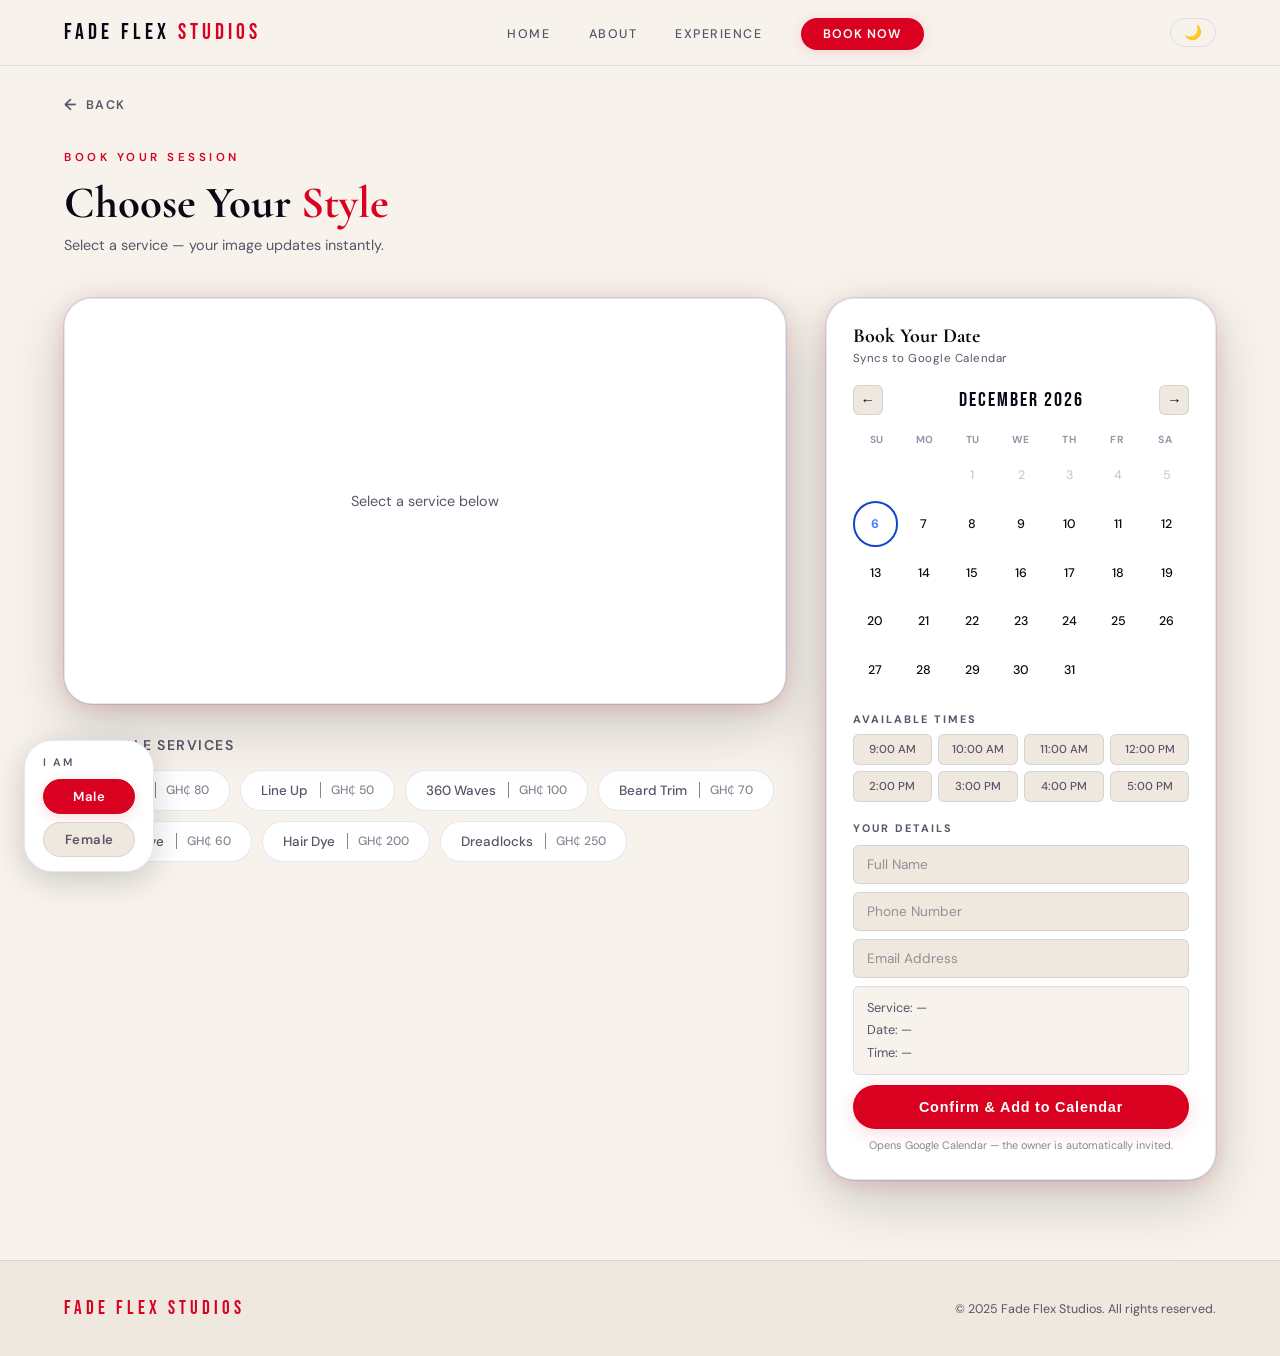
==== product.html @ 30700d12 "commit" ====
<!DOCTYPE html>
<html lang="en">
<head>
  <meta charset="UTF-8"/>
  <meta name="viewport" content="width=device-width, initial-scale=1.0"/>
  <title>Book a Session — Fade Flex Studios</title>

  <!-- THEME INIT: runs before paint — prevents flash on load and back-nav -->
  <script>
    (function(){
      var stored = localStorage.getItem('ffs-theme');
      if (stored) {
        document.documentElement.setAttribute('data-theme', stored);
      } else {
        var prefersDark = window.matchMedia('(prefers-color-scheme: dark)').matches;
        document.documentElement.setAttribute('data-theme', prefersDark ? 'dark' : 'light');
      }
    })();
  </script>

  <link rel="stylesheet" href="style.css"/>
  <link rel="stylesheet" href="productstyle.css"/>
  <link rel="preconnect" href="https://fonts.googleapis.com">
  <link href="https://fonts.googleapis.com/css2?family=Cormorant+Garamond:ital,wght@0,400;0,600;0,700;1,400;1,600&family=DM+Sans:wght@300;400;500;600&family=Bebas+Neue&display=swap" rel="stylesheet">
</head>
<body>

  <!-- ======= NAVBAR ======= -->
  <nav class="navbar">
    <div class="nav-logo"><a href="index.html">FADE FLEX <span>STUDIOS</span></a></div>
    <ul class="nav-links" id="navLinks">
      <li><a href="index.html">Home</a></li>
      <li><a href="index.html#about">About</a></li>
      <li><a href="index.html#experience">Experience</a></li>
      <li><a href="product.html" class="nav-cta">Book Now</a></li>
    </ul>
    <div class="nav-right">
      <button class="theme-toggle" id="themeToggle" aria-label="Toggle theme">
        <span class="toggle-icon"></span>
      </button>
      <button class="nav-hamburger" id="hamburger" aria-label="Open menu">
        <span></span><span></span><span></span>
      </button>
    </div>
  </nav>

  <!-- Mobile drawer -->
  <div class="mobile-nav-overlay" id="mobileOverlay"></div>
  <div class="mobile-nav-drawer" id="mobileDrawer">
    <button class="drawer-close" id="drawerClose">&#10005;</button>
    <p class="drawer-brand">FADE FLEX <span>STUDIOS</span></p>
    <ul>
      <li><a href="index.html"            onclick="closeDrawer()">Home</a></li>
      <li><a href="index.html#about"      onclick="closeDrawer()">About</a></li>
      <li><a href="index.html#experience" onclick="closeDrawer()">Experience</a></li>
      <li><a href="product.html" class="drawer-cta">Book Now</a></li>
    </ul>
  </div>

  <!-- ======= CALENDAR POPUP — mobile bottom sheet ======= -->
  <div class="cal-popup-overlay" id="calOverlay" onclick="closeCalPopup()"></div>
  <div class="cal-popup" id="calPopup">
    <button class="cal-popup-close" onclick="closeCalPopup()">&#10005;</button>
    <div id="calPopupContent"></div>
  </div>

  <!-- ======= MAIN ======= -->
  <main class="booking-page">

    <!-- BACK BUTTON -->
    <a href="index.html" class="back-btn" aria-label="Back to home">
      <span class="back-arrow">&#8592;</span>
      <span class="back-label">Back</span>
    </a>

    <!-- ── GENDER BUBBLE — lower left corner (desktop) ── -->
    <div class="gender-bubble-wrapper" id="genderBubble">
      <p class="gender-label">I am</p>
      <div class="gender-options">
        <button class="gender-btn active" data-gender="male"   id="btnMale">Male</button>
        <button class="gender-btn"        data-gender="female" id="btnFemale">Female</button>
      </div>
    </div>

    <!-- ── PAGE HEADER ── -->
    <div class="booking-header">
      <p class="section-tag">Book Your Session</p>
      <h1 class="booking-title">Choose Your <span>Style</span></h1>
      <p class="booking-sub">Select a service — your image updates instantly.</p>

      <!-- Gender toggle inline (mobile only — same line as header) -->
      <div class="gender-toggle-mobile" id="genderToggleMobile">
        <span class="gender-label-inline">I am</span>
        <button class="gender-btn active" data-gender="male"   id="btnMaleMobile">Male</button>
        <button class="gender-btn"        data-gender="female" id="btnFemaleMobile">Female</button>
      </div>
    </div>

    <!-- ── TWO COLUMN LAYOUT ── -->
    <div class="booking-columns">

      <!-- LEFT: image card + services -->
      <div class="booking-left">

        <!-- SERVICE IMAGE CARD -->
        <div class="service-img-card" id="serviceImgCard">
          <img src="" alt="" class="service-img" id="serviceImg"/>
          <img src="" alt="" class="service-img service-img-next" id="serviceImgNext"/>
          <div class="service-img-placeholder" id="serviceImgPlaceholder">
            <p>Select a service below</p>
          </div>
          <div class="service-img-shimmer" id="serviceImgShimmer"></div>
          <div class="service-img-label"  id="serviceImgLabel"></div>
        </div>

        <!-- SERVICES -->
        <div class="services-section">
          <h3 class="services-title">Available Services</h3>
          <!-- Horizontal swipe track on mobile, wrapping on desktop -->
          <div class="service-track-wrapper">
            <div class="service-bubbles" id="serviceBubbles">
              <!-- populated by product.js -->
            </div>
          </div>
        </div>

        <!-- MOBILE ONLY: calendar trigger shown after service selected -->
        <div class="cal-mobile-trigger" id="calMobileTrigger" style="display:none;">
          <button class="cal-trigger-btn" onclick="openCalPopup()">
            <span class="cal-trigger-icon">&#128197;</span>
            <span class="cal-trigger-text">Pick a Date &amp; Time</span>
            <span class="cal-trigger-arrow">&#8594;</span>
          </button>
        </div>

      </div><!-- /booking-left -->

      <!-- RIGHT: Calendar (desktop) -->
      <div class="booking-right" id="calDesktopCol">
        <div class="calendar-card" id="calendarCard">
          <!-- rendered by product.js -->
        </div>
      </div>

    </div><!-- /booking-columns -->

  </main>

  <!-- FOOTER -->
  <footer class="footer" id="footer">
    <!-- PASTE YOUR FOOTER CODE HERE -->
    <div class="footer-inner">
      <p class="footer-brand">FADE FLEX STUDIOS</p>
      <p class="footer-copy">&copy; 2025 Fade Flex Studios. All rights reserved.</p>
    </div>
  </footer>

  <script src="script.js"></script>
  <script src="product.js"></script>
</body>
</html>
---- style.css ----
/* =============================================
   FADE FLEX STUDIOS — style.css
   Luxury Red · White · Blue
   ============================================= */

/* ---- VARIABLES ---- */
:root {
  --red-deep:    #6B0000;
  --red-rich:    #A8001A;
  --red-bright:  #D90020;
  --red-light:   #FF3352;
  --blue-deep:   #010D2E;
  --blue-rich:   #002580;
  --blue-mid:    #0A3399;
  --white-pure:  #FFFFFF;
  --white-cream: #F7F2EC;

  /* Dark */
  --bg-primary:     #08080E;
  --bg-secondary:   #0D0D16;
  --bg-card:        #111119;
  --bg-card-hover:  #161622;
  --border-subtle:  rgba(180,0,25,0.16);
  --border-strong:  rgba(217,0,32,0.45);
  --text-primary:   #F2EDE8;
  --text-muted:     #7A7485;
  --text-dim:       #4A4458;
  --nav-bg:         rgba(8,8,14,0.92);
  --shadow-red:     rgba(217,0,32,0.22);
  --shadow-dark:    rgba(0,0,0,0.65);

  --radius-sm:   6px;
  --radius-md:   16px;
  --radius-lg:   28px;
  --radius-xl:   40px;
  --radius-pill: 999px;

  --ease-out: cubic-bezier(0.22, 1, 0.36, 1);
}

/* ---- LIGHT MODE ---- */
[data-theme="light"] {
  --bg-primary:    #F7F2EC;
  --bg-secondary:  #EEE8DF;
  --bg-card:       #FFFFFF;
  --bg-card-hover: #FAF7F4;
  --border-subtle: rgba(0,37,128,0.10);
  --border-strong: rgba(217,0,32,0.35);
  --text-primary:  #0A0814;
  --text-muted:    #5A5468;
  --text-dim:      #9A94A8;
  --nav-bg:        rgba(247,242,236,0.94);
  --shadow-red:    rgba(217,0,32,0.14);
  --shadow-dark:   rgba(0,0,0,0.18);
}

/* ---- RESET ---- */
*, *::before, *::after { box-sizing: border-box; margin: 0; padding: 0; }
html { scroll-behavior: smooth; }

body {
  font-family: 'DM Sans', sans-serif;
  background: var(--bg-primary);
  color: var(--text-primary);
  overflow-x: hidden;
  /* NO transition on body — prevents flash on load */
}

/* Transition only after page load (added by JS) */
body.theme-ready {
  transition: background 0.45s var(--ease-out), color 0.45s var(--ease-out);
}

a { text-decoration: none; color: inherit; }
ul { list-style: none; }

/* ============================================
   NAVBAR
   ============================================ */
.navbar {
  position: fixed;
  top: 0; left: 0; right: 0;
  z-index: 1000;
  height: 66px;
  display: flex;
  align-items: center;
  justify-content: space-between;
  padding: 0 5%;
  background: var(--nav-bg);
  backdrop-filter: blur(20px) saturate(1.4);
  -webkit-backdrop-filter: blur(20px) saturate(1.4);
  border-bottom: 1px solid var(--border-subtle);
  transition: background 0.45s var(--ease-out), box-shadow 0.3s;
}

.nav-logo {
  font-family: 'Bebas Neue', sans-serif;
  font-size: 1.35rem;
  letter-spacing: 4px;
  color: var(--text-primary);
  flex-shrink: 0;
}
.nav-logo span { color: var(--red-bright); }

.nav-links {
  display: flex;
  gap: 2.4rem;
  align-items: center;
}
.nav-links a {
  font-size: 0.78rem;
  font-weight: 500;
  letter-spacing: 1.5px;
  text-transform: uppercase;
  color: var(--text-muted);
  transition: color 0.2s;
}
.nav-links a:hover { color: var(--text-primary); }

.nav-cta {
  background: var(--red-bright) !important;
  color: #fff !important;
  padding: 8px 22px;
  border-radius: var(--radius-pill);
  font-weight: 600 !important;
  letter-spacing: 1px !important;
  transition: background 0.2s, transform 0.2s !important;
  box-shadow: 0 2px 14px var(--shadow-red);
}
.nav-cta:hover { background: var(--red-deep) !important; transform: translateY(-1px); }

.nav-right { display: flex; align-items: center; gap: 10px; }

.theme-toggle {
  background: none;
  border: 1.5px solid var(--border-subtle);
  border-radius: var(--radius-pill);
  padding: 6px 13px;
  cursor: pointer;
  font-size: 0.9rem;
  color: var(--text-primary);
  transition: border-color 0.2s;
  line-height: 1;
}
.theme-toggle:hover { border-color: var(--red-bright); }

.nav-hamburger {
  display: none;
  flex-direction: column;
  justify-content: center;
  gap: 5px;
  background: none;
  border: none;
  cursor: pointer;
  padding: 6px;
  width: 36px; height: 36px;
}
.nav-hamburger span {
  display: block;
  width: 22px; height: 2px;
  background: var(--text-primary);
  border-radius: 2px;
  transition: all 0.3s;
}

/* Mobile overlay */
.mobile-nav-overlay {
  display: none;
  position: fixed; inset: 0;
  background: rgba(0,0,0,0.65);
  z-index: 1100;
  backdrop-filter: blur(4px);
}
.mobile-nav-overlay.open { display: block; }

/* Mobile drawer */
.mobile-nav-drawer {
  position: fixed;
  top: 0; right: -100%;
  width: min(300px, 82vw);
  height: 100%;
  background: var(--bg-card);
  border-left: 1px solid var(--border-subtle);
  z-index: 1200;
  padding: 2.5rem 2rem 3rem;
  display: flex;
  flex-direction: column;
  gap: 2.5rem;
  transition: right 0.38s var(--ease-out);
}
.mobile-nav-drawer.open { right: 0; }

.drawer-brand {
  font-family: 'Bebas Neue', sans-serif;
  font-size: 1.3rem;
  letter-spacing: 4px;
  color: var(--text-primary);
}
.drawer-brand span { color: var(--red-bright); }

.drawer-close {
  position: absolute;
  top: 1.2rem; right: 1.2rem;
  background: none;
  border: none;
  font-size: 1.2rem;
  color: var(--text-muted);
  cursor: pointer;
}
.mobile-nav-drawer ul { display: flex; flex-direction: column; gap: 1.8rem; }
.mobile-nav-drawer a {
  font-size: 1.05rem;
  font-weight: 500;
  color: var(--text-muted);
  letter-spacing: 1px;
  transition: color 0.2s;
}
.mobile-nav-drawer a:hover { color: var(--red-bright); }
.drawer-cta {
  display: inline-block;
  background: var(--red-bright);
  color: #fff !important;
  padding: 13px 28px;
  border-radius: var(--radius-pill);
  font-weight: 600 !important;
  text-align: center;
}

/* ============================================
   BUTTONS
   ============================================ */
.btn-primary {
  display: inline-block;
  background: var(--red-bright);
  color: #fff;
  padding: 14px 34px;
  border-radius: var(--radius-pill);
  font-weight: 600;
  font-size: 0.9rem;
  letter-spacing: 0.8px;
  border: none;
  cursor: pointer;
  transition: background 0.22s, transform 0.22s, box-shadow 0.22s;
  box-shadow: 0 4px 20px var(--shadow-red);
}
.btn-primary:hover { background: var(--red-deep); transform: translateY(-2px); box-shadow: 0 8px 28px var(--shadow-red); }

.btn-ghost {
  display: inline-block;
  border: 1.5px solid var(--border-strong);
  color: var(--text-primary);
  padding: 13px 30px;
  border-radius: var(--radius-pill);
  font-weight: 500;
  font-size: 0.9rem;
  transition: border-color 0.2s, color 0.2s, background 0.2s;
}
.btn-ghost:hover { border-color: var(--red-bright); color: var(--red-bright); }

/* ============================================
   SECTION LABELS
   ============================================ */
.section-tag {
  font-size: 0.72rem;
  font-weight: 600;
  letter-spacing: 3.5px;
  text-transform: uppercase;
  color: var(--red-bright);
  margin-bottom: 14px;
}

.section-title {
  font-family: 'Cormorant Garamond', serif;
  font-size: clamp(2.2rem, 4vw, 3.8rem);
  font-weight: 700;
  line-height: 1.08;
  color: var(--text-primary);
  margin-bottom: 1.5rem;
}
.section-title span { color: var(--red-bright); }
.section-title em {
  font-style: italic;
  color: var(--red-bright);
}

/* ============================================
   HERO — Full luxury redesign
   ============================================ */
.hero {
  position: relative;
  min-height: 100vh;
  padding: 100px 5% 70px;
  display: flex;
  align-items: center;
  justify-content: space-between;
  gap: 4rem;
  overflow: hidden;
}

/* Ambient background blobs */
.hero-bg-red {
  position: absolute;
  top: -20%; right: -10%;
  width: 60%; height: 80%;
  background: radial-gradient(ellipse at center, rgba(169,0,26,0.18) 0%, transparent 65%);
  pointer-events: none;
  z-index: 0;
}
.hero-bg-blue {
  position: absolute;
  bottom: -15%; left: -8%;
  width: 50%; height: 70%;
  background: radial-gradient(ellipse at center, rgba(0,37,128,0.14) 0%, transparent 65%);
  pointer-events: none;
  z-index: 0;
}
.hero-grain {
  position: absolute; inset: 0;
  background-image: url("data:image/svg+xml,%3Csvg viewBox='0 0 200 200' xmlns='http://www.w3.org/2000/svg'%3E%3Cfilter id='n'%3E%3CfeTurbulence type='fractalNoise' baseFrequency='0.75' numOctaves='4' stitchTiles='stitch'/%3E%3C/filter%3E%3Crect width='100%25' height='100%25' filter='url(%23n)' opacity='0.04'/%3E%3C/svg%3E");
  background-size: 200px;
  pointer-events: none;
  z-index: 0;
  opacity: 0.5;
}

/* ---- Hero Left ---- */
.hero-left {
  flex: 1;
  max-width: 580px;
  position: relative;
  z-index: 1;
}

.hero-eyebrow {
  display: flex;
  align-items: center;
  gap: 12px;
  margin-bottom: 20px;
}
.eyebrow-line {
  display: block;
  width: 32px; height: 1.5px;
  background: var(--red-bright);
  flex-shrink: 0;
}
.eyebrow-text {
  font-size: 0.72rem;
  font-weight: 600;
  letter-spacing: 3.5px;
  text-transform: uppercase;
  color: var(--red-bright);
}

/* Multi-line editorial headline */
.hero-title {
  display: flex;
  flex-direction: column;
  gap: 0;
  margin-bottom: 1.8rem;
}
.ht-line {
  display: block;
  line-height: 1;
}
.ht-serif {
  font-family: 'Cormorant Garamond', serif;
  font-size: clamp(3rem, 6vw, 5.8rem);
  font-weight: 600;
  color: var(--text-primary);
  letter-spacing: -0.5px;
}
.ht-display {
  font-family: 'Bebas Neue', sans-serif;
  font-size: clamp(4.5rem, 10vw, 10rem);
  color: var(--red-bright);
  letter-spacing: -1px;
  line-height: 0.88;
  margin: 0.05em 0;
  /* Outlined stroke effect */
  -webkit-text-stroke: 1px var(--red-bright);
  paint-order: stroke fill;
}
.ht-serif-italic {
  font-family: 'Cormorant Garamond', serif;
  font-size: clamp(2rem, 4vw, 4rem);
  font-weight: 400;
  font-style: italic;
  color: var(--text-muted);
  letter-spacing: 0.5px;
}

.hero-sub {
  font-size: 1rem;
  line-height: 1.85;
  color: var(--text-muted);
  max-width: 420px;
  margin-bottom: 2.5rem;
}

.hero-btns {
  display: flex;
  gap: 1rem;
  flex-wrap: wrap;
  margin-bottom: 3rem;
}

/* Stats row */
.hero-stats {
  display: flex;
  gap: 0;
}
.stat {
  display: flex;
  align-items: center;
  gap: 1.5rem;
}
.stat-num {
  font-family: 'Cormorant Garamond', serif;
  font-size: 2.4rem;
  font-weight: 700;
  color: var(--red-bright);
  line-height: 1;
  letter-spacing: -0.5px;
}
.stat-div {
  display: block;
  width: 1px;
  height: 36px;
  background: var(--border-subtle);
  margin: 0 1.5rem;
  flex-shrink: 0;
}
.stat:last-child .stat-div { display: none; }
.stat-label {
  font-size: 0.7rem;
  font-weight: 600;
  color: var(--text-muted);
  letter-spacing: 1.5px;
  text-transform: uppercase;
  line-height: 1.4;
}

/* ---- Hero Right — image ---- */
.hero-right {
  flex: 0 0 auto;
  position: relative;
  z-index: 1;
}

.hero-img-outer {
  position: relative;
}

.hero-img-card {
  position: relative;
  width: clamp(280px, 28vw, 420px);
  height: clamp(380px, 50vw, 580px);
  border-radius: var(--radius-xl) var(--radius-xl) var(--radius-xl) var(--radius-sm);
  overflow: hidden;
  background: var(--bg-card);
  border: 1px solid var(--border-subtle);
  box-shadow:
    0 0 0 1px var(--border-subtle),
    0 30px 80px var(--shadow-dark),
    0 8px 30px var(--shadow-red);
}

.hero-img {
  width: 100%; height: 100%;
  object-fit: cover;
  display: block;
  transition: opacity 0.5s var(--ease-out);
}

.hero-img-fallback {
  position: absolute; inset: 0;
  display: flex;
  flex-direction: column;
  align-items: center;
  justify-content: center;
  gap: 10px;
  color: var(--text-muted);
  font-size: 0.82rem;
  text-align: center;
  padding: 2rem;
  background: linear-gradient(160deg, var(--bg-card) 0%, rgba(0,37,128,0.12) 100%);
}
.hero-img-fallback code {
  font-size: 0.75rem;
  color: var(--red-light);
  background: rgba(255,255,255,0.06);
  padding: 4px 12px;
  border-radius: 4px;
}
/* Fallback toggling */
.hero-img-card.img-error .hero-img { opacity: 0; }
.hero-img-card:not(.img-error) .hero-img-fallback { display: none; }

/* Decorative elements on image card */
.hero-img-accent-line {
  position: absolute;
  top: 24px; right: -14px;
  width: 4px;
  height: 140px;
  background: linear-gradient(180deg, var(--red-bright), transparent);
  border-radius: 2px;
}
.hero-img-badge {
  position: absolute;
  bottom: -14px; left: 28px;
  background: var(--red-bright);
  color: #fff;
  font-family: 'Bebas Neue', sans-serif;
  font-size: 0.85rem;
  letter-spacing: 4px;
  padding: 10px 20px;
  border-radius: var(--radius-pill);
  box-shadow: 0 6px 24px var(--shadow-red);
}
.hero-img-tag {
  position: absolute;
  top: -14px; right: 20px;
  background: var(--bg-card);
  border: 1px solid var(--border-subtle);
  color: var(--text-muted);
  font-size: 0.68rem;
  font-weight: 600;
  letter-spacing: 2px;
  text-transform: uppercase;
  padding: 7px 14px;
  border-radius: var(--radius-pill);
  backdrop-filter: blur(10px);
}

/* ============================================
   ABOUT — Luxury redesign, seamless from hero
   ============================================ */
.about {
  position: relative;
  padding: 80px 5% 80px;
  background: var(--bg-secondary);
  /* Seamless top blend into hero */
  border-top: none;
}

/* Subtle top fade that blends sections */
.about::before {
  content: '';
  position: absolute;
  top: 0; left: 0; right: 0;
  height: 120px;
  background: linear-gradient(to bottom, var(--bg-primary), transparent);
  pointer-events: none;
  z-index: 0;
}

.about-bg-texture {
  position: absolute; inset: 0;
  background-image: radial-gradient(circle at 80% 20%, rgba(169,0,26,0.07) 0%, transparent 50%),
                    radial-gradient(circle at 10% 80%, rgba(0,37,128,0.07) 0%, transparent 50%);
  pointer-events: none;
}

.about-inner {
  position: relative;
  z-index: 1;
  display: flex;
  gap: 6rem;
  align-items: center;
  max-width: 1160px;
  margin: 0 auto;
}

/* ---- About Visual (image + decorations) ---- */
.about-visual {
  flex: 0 0 auto;
  position: relative;
  width: 320px;
}

.about-img-wrap {
  position: relative;
  width: 300px;
  height: 400px;
  border-radius: var(--radius-sm) var(--radius-lg) var(--radius-lg) var(--radius-lg);
  overflow: hidden;
  background: var(--bg-card);
  border: 1px solid var(--border-subtle);
  box-shadow:
    0 30px 80px var(--shadow-dark),
    0 6px 24px var(--shadow-red),
    inset 0 0 0 1px var(--border-subtle);
}
.about-img {
  width: 100%; height: 100%;
  object-fit: cover;
  display: block;
  transition: opacity 0.5s var(--ease-out);
}
.about-img-fallback {
  position: absolute; inset: 0;
  display: flex;
  flex-direction: column;
  align-items: center;
  justify-content: center;
  gap: 8px;
  color: var(--text-muted);
  font-size: 0.8rem;
  text-align: center;
  padding: 1.5rem;
  background: var(--bg-card);
}
.about-img-fallback code {
  font-size: 0.72rem;
  color: var(--red-light);
  background: rgba(255,255,255,0.06);
  padding: 4px 10px;
  border-radius: 4px;
}
.about-img-wrap:not(.img-error) .about-img-fallback { display: none; }
.about-img-wrap.img-error .about-img { opacity: 0; }

/* Quote chip — bottom left */
.about-quote-chip {
  position: absolute;
  bottom: 60px; left: -30px;
  background: var(--bg-card);
  border: 1px solid var(--border-subtle);
  border-radius: var(--radius-md);
  padding: 14px 18px;
  max-width: 180px;
  backdrop-filter: blur(12px);
  box-shadow: 0 8px 32px var(--shadow-dark);
}
.quote-mark {
  display: block;
  font-family: 'Cormorant Garamond', serif;
  font-size: 2.5rem;
  color: var(--red-bright);
  line-height: 0.8;
  margin-bottom: 6px;
}
.about-quote-chip p {
  font-family: 'Cormorant Garamond', serif;
  font-size: 0.9rem;
  font-style: italic;
  color: var(--text-muted);
  line-height: 1.4;
}

/* Master barber badge */
.about-badge {
  position: absolute;
  top: 24px; right: -20px;
  background: var(--red-bright);
  color: #fff;
  font-size: 0.68rem;
  font-weight: 700;
  letter-spacing: 2px;
  text-transform: uppercase;
  padding: 10px 16px;
  border-radius: var(--radius-pill);
  box-shadow: 0 4px 20px var(--shadow-red);
  writing-mode: vertical-lr;
  text-orientation: mixed;
  transform: rotate(180deg);
}

/* Years ring */
.about-years-ring {
  position: absolute;
  bottom: -24px; right: 20px;
  width: 72px; height: 72px;
  border-radius: 50%;
  background: var(--bg-primary);
  border: 2px solid var(--red-bright);
  display: flex;
  flex-direction: column;
  align-items: center;
  justify-content: center;
  box-shadow: 0 4px 20px var(--shadow-red);
}
.about-years-ring span {
  font-family: 'Cormorant Garamond', serif;
  font-size: 1.6rem;
  font-weight: 700;
  color: var(--red-bright);
  line-height: 1;
}
.about-years-ring p {
  font-size: 0.5rem;
  font-weight: 700;
  letter-spacing: 2px;
  color: var(--text-muted);
  text-transform: uppercase;
}

/* ---- About Copy ---- */
.about-copy { flex: 1; }

.about-copy .section-title {
  font-size: clamp(2.4rem, 4.5vw, 4.2rem);
  line-height: 1.05;
  margin-bottom: 1.8rem;
}

.about-body {
  color: var(--text-muted);
  line-height: 1.9;
  margin-bottom: 1.2rem;
  font-size: 1rem;
}

.about-values {
  display: flex;
  gap: 10px;
  flex-wrap: wrap;
  margin-bottom: 2.4rem;
  margin-top: 0.6rem;
}
.value-pill {
  border: 1px solid var(--border-subtle);
  color: var(--text-muted);
  font-size: 0.72rem;
  font-weight: 600;
  letter-spacing: 2px;
  text-transform: uppercase;
  padding: 8px 16px;
  border-radius: var(--radius-pill);
  transition: border-color 0.22s, color 0.22s, background 0.22s;
  cursor: default;
}
.value-pill:hover { border-color: var(--red-bright); color: var(--red-bright); background: rgba(217,0,32,0.06); }

/* ============================================
   EXPERIENCE — seamless flow
   ============================================ */
.experience {
  position: relative;
  padding: 80px 5% 80px;
  background: var(--bg-primary);
}

/* Blend top edge from about */
.experience::before {
  content: '';
  position: absolute;
  top: 0; left: 0; right: 0;
  height: 100px;
  background: linear-gradient(to bottom, var(--bg-secondary), transparent);
  pointer-events: none;
  z-index: 0;
}

.exp-header {
  position: relative;
  z-index: 1;
  text-align: center;
  max-width: 600px;
  margin: 0 auto 3rem;
}
.exp-sub {
  color: var(--text-muted);
  font-size: 0.98rem;
  line-height: 1.75;
}

/* Cards wrapper — desktop grid / mobile swipe */
.exp-track-wrapper {
  position: relative;
  z-index: 1;
  max-width: 1160px;
  margin: 0 auto;
  /* Extra top padding so hover lift doesn't get clipped */
  padding-top: 10px;
  overflow: hidden;
}

.exp-grid {
  display: grid;
  grid-template-columns: repeat(3, 1fr);
  gap: 1.4rem;
}

.exp-card {
  background: var(--bg-card);
  border: 1px solid var(--border-subtle);
  border-radius: var(--radius-md);
  overflow: visible; /* allow hover shadow to show fully */
  position: relative;
  transition: transform 0.32s var(--ease-out), border-color 0.3s, box-shadow 0.32s var(--ease-out);
  cursor: default;
}
.exp-card:hover {
  transform: translateY(-8px);
  border-color: var(--border-strong);
  box-shadow: 0 20px 50px var(--shadow-dark), 0 6px 20px var(--shadow-red);
}

.exp-card-inner {
  padding: 2rem 2rem 2rem;
}

/* Featured card — deep red, no background overlay */
.exp-card--featured {
  background: linear-gradient(145deg, var(--red-deep) 0%, #3A0008 100%);
  border-color: rgba(217,0,32,0.3);
}
.exp-card--featured:hover {
  border-color: var(--red-bright);
  box-shadow: 0 20px 50px rgba(0,0,0,0.7), 0 8px 30px rgba(217,0,32,0.3);
}
.exp-card--featured .exp-card-inner h3,
.exp-card--featured .exp-card-inner p { color: rgba(255,245,242,0.92); }
.exp-card--featured::after { background: rgba(255,180,180,0.5); }

.exp-card-inner h3 {
  font-family: 'Cormorant Garamond', serif;
  font-size: 1.25rem;
  font-weight: 700;
  color: var(--text-primary);
  margin-bottom: 0.8rem;
  line-height: 1.2;
}
.exp-card-inner p {
  font-size: 0.9rem;
  line-height: 1.75;
  color: var(--text-muted);
}

.exp-link {
  display: inline-block;
  margin-top: 1.2rem;
  font-size: 0.82rem;
  font-weight: 600;
  color: var(--red-light);
  letter-spacing: 0.5px;
  transition: color 0.2s, letter-spacing 0.2s;
}
.exp-link:hover { color: #fff; letter-spacing: 1px; }

/* ============================================
   FOOTER
   ============================================ */
.footer {
  background: var(--bg-secondary);
  border-top: 1px solid var(--border-subtle);
  padding: 36px 5%;
}
/* Blend from experience */
.footer::before {
  display: none; /* plain footer, no blend */
}
.footer-inner {
  max-width: 1160px;
  margin: 0 auto;
  display: flex;
  align-items: center;
  justify-content: space-between;
  flex-wrap: wrap;
  gap: 1rem;
}
.footer-brand {
  font-family: 'Bebas Neue', sans-serif;
  font-size: 1.2rem;
  letter-spacing: 4px;
  color: var(--red-bright);
}
.footer-copy { font-size: 0.78rem; color: var(--text-muted); }

/* ============================================
   RESPONSIVE — TABLET (≤ 960px)
   ============================================ */
@media (max-width: 960px) {
  .hero {
    flex-direction: column-reverse;
    text-align: center;
    padding-top: 90px;
    padding-bottom: 60px;
    gap: 2.5rem;
  }
  .hero-left { max-width: 100%; }
  .hero-eyebrow { justify-content: center; }
  .ht-display { font-size: clamp(4rem, 15vw, 7rem); }
  .hero-btns  { justify-content: center; }
  .hero-stats { justify-content: center; }
  .hero-sub   { margin-left: auto; margin-right: auto; }
  .hero-right { width: 100%; display: flex; justify-content: center; }
  .hero-img-card { width: min(320px, 80vw); height: clamp(300px, 55vw, 420px); }

  .about-inner { flex-direction: column; text-align: center; gap: 5rem; }
  .about-visual { margin: 0 auto; }
  .about-values { justify-content: center; }
  .about-quote-chip { left: -10px; }

  .nav-links { display: none; }
  .nav-hamburger { display: flex; }
}

/* ============================================
   RESPONSIVE — PHONE (≤ 600px)
   ============================================ */
@media (max-width: 600px) {
  .hero { padding: 86px 4% 50px; gap: 2rem; }
  .hero-img-card { width: 88vw; height: 56vw; min-height: 240px; }
  .hero-img-accent-line { display: none; }
  .hero-stats { gap: 0; flex-wrap: wrap; row-gap: 1rem; }
  .stat-div { height: 28px; margin: 0 1rem; }

  .about { padding: 60px 4% 70px; }
  .about-inner { gap: 3.5rem; }
  .about-visual { width: 100%; }
  .about-img-wrap { width: 100%; max-width: 300px; margin: 0 auto; }
  .about-quote-chip { left: 0; }
  .about-badge { right: 0; }

  .experience { padding: 60px 4% 70px; }

  /* Swipeable exp cards */
  .exp-track-wrapper {
    overflow-x: auto;
    overflow-y: visible;
    -webkit-overflow-scrolling: touch;
    scrollbar-width: none;
    padding-bottom: 16px;
    padding-top: 14px;
  }
  .exp-track-wrapper::-webkit-scrollbar { display: none; }
  .exp-grid {
    display: flex;
    flex-wrap: nowrap;
    gap: 1rem;
    width: max-content;
    padding: 0 4px;
  }
  .exp-card {
    width: 80vw;
    flex-shrink: 0;
    min-height: 200px;
  }
}
---- productstyle.css ----
/* =============================================
   FADE FLEX STUDIOS — productstyle.css
   Booking / Product Page
   ============================================= */

/* ============================================
   BACK BUTTON
   ============================================ */
.back-btn {
  display: inline-flex;
  align-items: center;
  gap: 8px;
  color: var(--text-muted);
  font-size: 0.78rem;
  font-weight: 600;
  letter-spacing: 1.5px;
  text-transform: uppercase;
  padding: 6px 0;
  margin-bottom: 1.8rem;
  text-decoration: none;
  transition: color 0.2s;
}
.back-btn:hover { color: var(--red-bright); }
.back-arrow {
  font-size: 1rem;
  display: inline-block;
  transition: transform 0.2s;
}
.back-btn:hover .back-arrow { transform: translateX(-4px); }
.back-label { letter-spacing: 1.5px; }

/* ============================================
   GENDER BUBBLE — fixed lower-left (desktop)
   ============================================ */
.gender-bubble-wrapper {
  position: fixed;
  bottom: 28px;
  left: 24px;
  z-index: 900;
  background: var(--bg-card);
  border: 1.5px solid var(--border-subtle);
  border-radius: var(--radius-lg);
  padding: 14px 18px;
  box-shadow: 0 8px 32px var(--shadow-dark);
  min-width: 130px;
}
.gender-label {
  font-size: 0.68rem;
  font-weight: 600;
  letter-spacing: 2px;
  text-transform: uppercase;
  color: var(--text-muted);
  margin-bottom: 10px;
}
.gender-options {
  display: flex;
  flex-direction: column;
  gap: 8px;
}

/* Shared pill style — used by desktop bubble AND mobile inline */
.gender-btn {
  background: var(--bg-secondary);
  border: 1.5px solid var(--border-subtle);
  border-radius: var(--radius-pill);
  color: var(--text-muted);
  font-size: 0.82rem;
  font-weight: 600;
  padding: 8px 16px;
  cursor: pointer;
  transition: all 0.2s;
  font-family: 'DM Sans', sans-serif;
  letter-spacing: 0.5px;
  white-space: nowrap;
  text-align: center;
}
.gender-btn.active {
  background: var(--red-bright);
  border-color: var(--red-bright);
  color: #fff;
  box-shadow: 0 4px 14px var(--shadow-red);
}
.gender-btn:hover:not(.active) {
  border-color: var(--red-bright);
  color: var(--red-bright);
}

/* Mobile inline gender toggle — hidden on desktop */
.gender-toggle-mobile {
  display: none;
  align-items: center;
  gap: 10px;
  margin-top: 14px;
  flex-wrap: wrap;
}
.gender-label-inline {
  font-size: 0.7rem;
  font-weight: 600;
  letter-spacing: 2px;
  text-transform: uppercase;
  color: var(--text-muted);
}
/* On mobile the pills are horizontal */
.gender-toggle-mobile .gender-btn {
  padding: 8px 22px;
  flex-direction: row;
}

/* ============================================
   PAGE LAYOUT
   ============================================ */
.booking-page {
  min-height: 100vh;
  padding: 88px 5% 80px;
  max-width: 1280px;
  margin: 0 auto;
}

.booking-header {
  margin-bottom: 2.5rem;
}
.booking-title {
  font-family: 'Cormorant Garamond', serif;
  font-size: clamp(1.9rem, 3.5vw, 2.8rem);
  font-weight: 700;
  line-height: 1.1;
  color: var(--text-primary);
  margin-bottom: 0.4rem;
}
.booking-title span { color: var(--red-bright); }
.booking-sub {
  color: var(--text-muted);
  font-size: 0.9rem;
  line-height: 1.6;
}

/* Two column */
.booking-columns {
  display: grid;
  grid-template-columns: 1fr 390px;
  gap: 2.5rem;
  align-items: start;
}
.booking-left {
  display: flex;
  flex-direction: column;
  gap: 2rem;
}
.booking-right {
  position: sticky;
  top: 82px;
}

/* ============================================
   SERVICE IMAGE CARD
   (same shadow as calendar card)
   ============================================ */
.service-img-card {
  position: relative;
  width: 100%;
  aspect-ratio: 16 / 9;
  border-radius: var(--radius-lg);
  overflow: hidden;
  background: var(--bg-card);
  border: 1px solid var(--border-subtle);
  box-shadow:
    0 0 0 1px var(--border-subtle),
    0 20px 60px var(--shadow-dark),
    0 4px 20px var(--shadow-red);
}

/* Two images for crossfade */
.service-img {
  position: absolute;
  inset: 0;
  width: 100%; height: 100%;
  object-fit: cover;
  display: block;
  opacity: 0;
  transition: opacity 0.55s cubic-bezier(0.4, 0, 0.2, 1);
  z-index: 2;
}
.service-img.visible { opacity: 1; }

.service-img-next {
  z-index: 1;
  transition: opacity 0.55s cubic-bezier(0.4, 0, 0.2, 1);
}
.service-img-next.visible { opacity: 1; }

/* Placeholder */
.service-img-placeholder {
  position: absolute; inset: 0;
  display: flex;
  align-items: center;
  justify-content: center;
  text-align: center;
  padding: 2rem;
  color: var(--text-muted);
  font-size: 0.9rem;
  background: var(--bg-card);
  z-index: 3;
  transition: opacity 0.4s;
}
.service-img-placeholder.hidden {
  opacity: 0;
  pointer-events: none;
}

/* Shimmer loader */
.service-img-shimmer {
  position: absolute; inset: 0;
  background: linear-gradient(
    90deg,
    transparent 0%,
    rgba(255,255,255,0.06) 50%,
    transparent 100%
  );
  background-size: 200% 100%;
  animation: shimmer 1.4s infinite;
  z-index: 4;
  opacity: 0;
  pointer-events: none;
  transition: opacity 0.3s;
}
.service-img-shimmer.loading { opacity: 1; }
@keyframes shimmer {
  0%   { background-position: -200% 0; }
  100% { background-position:  200% 0; }
}

/* Service name label overlay */
.service-img-label {
  position: absolute;
  bottom: 14px; left: 14px;
  background: rgba(8, 8, 14, 0.84);
  color: #fff;
  font-size: 0.74rem;
  font-weight: 700;
  letter-spacing: 1.5px;
  text-transform: uppercase;
  padding: 7px 16px;
  border-radius: var(--radius-pill);
  backdrop-filter: blur(10px);
  z-index: 5;
  opacity: 0;
  transform: translateY(6px);
  transition: opacity 0.35s, transform 0.35s;
}
.service-img-label.visible {
  opacity: 1;
  transform: translateY(0);
}

/* ============================================
   SERVICE BUBBLES
   Desktop: wrapping flex
   Mobile: horizontal swipe track
   ============================================ */
.services-title {
  font-size: 0.88rem;
  font-weight: 600;
  letter-spacing: 1.5px;
  text-transform: uppercase;
  color: var(--text-muted);
  margin-bottom: 1rem;
}

.service-track-wrapper {
  /* desktop: normal wrap */
  overflow: visible;
}

.service-bubbles {
  display: flex;
  flex-wrap: wrap;
  gap: 10px;
}

.service-bubble {
  display: flex;
  align-items: center;
  gap: 10px;
  background: var(--bg-card);
  border: 1.5px solid var(--border-subtle);
  border-radius: var(--radius-pill);
  padding: 11px 20px;
  font-size: 0.84rem;
  font-weight: 500;
  color: var(--text-muted);
  cursor: pointer;
  transition: all 0.22s;
  font-family: 'DM Sans', sans-serif;
  white-space: nowrap;
  flex-shrink: 0;
}
.service-bubble:hover {
  border-color: var(--red-bright);
  color: var(--text-primary);
  transform: translateY(-2px);
}
.service-bubble.active {
  background: var(--red-bright);
  border-color: var(--red-bright);
  color: #fff;
  box-shadow: 0 4px 18px var(--shadow-red);
  transform: translateY(-2px);
}
.service-price {
  font-size: 0.76rem;
  opacity: 0.72;
  border-left: 1px solid currentColor;
  padding-left: 10px;
  margin-left: 2px;
}

/* ============================================
   MOBILE CALENDAR TRIGGER
   ============================================ */
.cal-mobile-trigger {
  /* display toggled by JS */
}

.cal-trigger-btn {
  width: 100%;
  display: flex;
  align-items: center;
  justify-content: space-between;
  background: var(--red-bright);
  color: #fff;
  border: none;
  border-radius: var(--radius-pill);
  padding: 16px 24px;
  font-family: 'DM Sans', sans-serif;
  font-size: 0.92rem;
  font-weight: 600;
  cursor: pointer;
  box-shadow: 0 6px 24px var(--shadow-red);
  transition: background 0.2s, transform 0.2s;
}
.cal-trigger-btn:hover { background: var(--red-deep); transform: translateY(-2px); }
.cal-trigger-icon  { font-size: 1.1rem; }
.cal-trigger-arrow { font-size: 1.1rem; }

/* ============================================
   CALENDAR POPUP — mobile bottom sheet
   ============================================ */
.cal-popup-overlay {
  display: none;
  position: fixed; inset: 0;
  background: rgba(0,0,0,0.72);
  z-index: 1050;
  backdrop-filter: blur(6px);
}
.cal-popup-overlay.open { display: block; }

.cal-popup {
  position: fixed;
  bottom: -110%;
  left: 0; right: 0;
  z-index: 1060;
  background: var(--bg-card);
  border-radius: 26px 26px 0 0;
  border-top: 1.5px solid var(--border-subtle);
  padding: 1.4rem 1.4rem 3rem;
  max-height: 88vh;
  overflow-y: auto;
  transition: bottom 0.42s cubic-bezier(0.4, 0, 0.2, 1);
  box-shadow: 0 -10px 50px rgba(0,0,0,0.6);
}
.cal-popup.open { bottom: 0; }

/* Drag handle */
.cal-popup::before {
  content: '';
  display: block;
  width: 36px; height: 4px;
  background: var(--border-subtle);
  border-radius: 2px;
  margin: 0 auto 1.4rem;
}

.cal-popup-close {
  position: absolute;
  top: 1.1rem; right: 1.2rem;
  background: var(--bg-secondary);
  border: 1px solid var(--border-subtle);
  border-radius: 50%;
  width: 30px; height: 30px;
  display: flex; align-items: center; justify-content: center;
  font-size: 0.82rem;
  color: var(--text-muted);
  cursor: pointer;
}

/* ============================================
   CALENDAR CARD — desktop + popup shared
   ============================================ */
.calendar-card {
  background: var(--bg-card);
  border: 1.5px solid var(--border-subtle);
  border-radius: var(--radius-lg);
  padding: 1.6rem;
  box-shadow:
    0 0 0 1px var(--border-subtle),
    0 20px 60px var(--shadow-dark),
    0 4px 20px var(--shadow-red);
}

.calendar-header-bar { margin-bottom: 1.2rem; }
.cal-title {
  font-family: 'Cormorant Garamond', serif;
  font-size: 1.25rem;
  font-weight: 700;
  color: var(--text-primary);
  margin-bottom: 3px;
}
.cal-sub {
  font-size: 0.72rem;
  color: var(--text-muted);
  letter-spacing: 0.5px;
}

.cal-nav {
  display: flex;
  align-items: center;
  justify-content: space-between;
  margin-bottom: 0.9rem;
}
.cal-month-label {
  font-family: 'Bebas Neue', sans-serif;
  font-size: 1.25rem;
  letter-spacing: 2px;
  color: var(--text-primary);
}
.cal-nav-btn {
  background: var(--bg-secondary);
  border: 1px solid var(--border-subtle);
  border-radius: var(--radius-sm);
  color: var(--text-primary);
  width: 30px; height: 30px;
  cursor: pointer;
  font-size: 0.9rem;
  transition: border-color 0.2s, color 0.2s;
  display: flex; align-items: center; justify-content: center;
}
.cal-nav-btn:hover { border-color: var(--red-bright); color: var(--red-bright); }

.cal-days-header {
  display: grid;
  grid-template-columns: repeat(7, 1fr);
  text-align: center;
  margin-bottom: 4px;
}
.cal-days-header span {
  font-size: 0.64rem;
  font-weight: 700;
  letter-spacing: 0.5px;
  text-transform: uppercase;
  color: var(--text-dim);
  padding: 3px 0;
}

.cal-grid {
  display: grid;
  grid-template-columns: repeat(7, 1fr);
  gap: 3px;
  margin-bottom: 1.2rem;
}
.cal-day {
  aspect-ratio: 1;
  display: flex;
  align-items: center;
  justify-content: center;
  border-radius: 50%;
  font-size: 0.78rem;
  font-weight: 500;
  cursor: pointer;
  transition: all 0.18s;
  color: var(--text-primary);
  border: 2px solid transparent;
}
.cal-day:hover:not(.empty):not(.past) {
  background: rgba(217,0,32,0.1);
  border-color: var(--red-bright);
  color: var(--red-bright);
}
/* Red circle highlighter for selected date */
.cal-day.selected {
  background: var(--red-bright) !important;
  border-color: var(--red-bright) !important;
  color: #fff !important;
  box-shadow: 0 0 0 3px rgba(217,0,32,0.22), 0 4px 12px var(--shadow-red);
  font-weight: 700;
}
.cal-day.today:not(.selected) {
  border-color: #1145CC;
  color: #4D7FFF;
  font-weight: 700;
}
.cal-day.past  { color: var(--text-muted); opacity: 0.3; cursor: not-allowed; }
.cal-day.empty { cursor: default; }

/* Time slots */
.time-slots-section { margin-bottom: 1.2rem; }
.time-slots-title {
  font-size: 0.68rem;
  font-weight: 700;
  letter-spacing: 2px;
  text-transform: uppercase;
  color: var(--text-muted);
  margin-bottom: 8px;
}
.time-slots {
  display: grid;
  grid-template-columns: repeat(4, 1fr);
  gap: 6px;
}
.time-slot {
  background: var(--bg-secondary);
  border: 1px solid var(--border-subtle);
  border-radius: var(--radius-sm);
  color: var(--text-muted);
  font-size: 0.72rem;
  font-weight: 500;
  padding: 7px 2px;
  cursor: pointer;
  transition: all 0.18s;
  font-family: 'DM Sans', sans-serif;
  text-align: center;
}
.time-slot:hover  { border-color: var(--red-bright); color: var(--red-bright); }
.time-slot.active { background: var(--red-bright); border-color: var(--red-bright); color: #fff; }

/* Booking form */
.booking-form-section { margin-top: 0.5rem; }
.form-title {
  font-size: 0.68rem;
  font-weight: 700;
  letter-spacing: 2px;
  text-transform: uppercase;
  color: var(--text-muted);
  margin-bottom: 10px;
}
.booking-form { display: flex; flex-direction: column; gap: 8px; }
.form-input {
  width: 100%;
  background: var(--bg-secondary);
  border: 1px solid var(--border-subtle);
  border-radius: var(--radius-sm);
  color: var(--text-primary);
  font-family: 'DM Sans', sans-serif;
  font-size: 0.85rem;
  padding: 10px 13px;
  outline: none;
  transition: border-color 0.2s;
}
.form-input::placeholder { color: var(--text-muted); opacity: 0.6; }
.form-input:focus { border-color: var(--red-bright); }

.booking-summary {
  background: var(--bg-primary);
  border: 1px solid var(--border-subtle);
  border-radius: var(--radius-sm);
  padding: 10px 13px;
  font-size: 0.8rem;
  color: var(--text-muted);
  line-height: 1.75;
  min-height: 54px;
}
.booking-summary strong { color: var(--red-bright); }

.btn-book {
  width: 100%;
  text-align: center;
  font-size: 0.9rem;
  margin-top: 2px;
}
.booking-note {
  font-size: 0.68rem;
  color: var(--text-muted);
  opacity: 0.7;
  line-height: 1.55;
  text-align: center;
}

/* ============================================
   RESPONSIVE — TABLET ≤ 960px
   ============================================ */
@media (max-width: 960px) {
  /* Stack to single column */
  .booking-columns { grid-template-columns: 1fr; }
  /* Hide sticky desktop calendar */
  #calDesktopCol { display: none; }
  /* Show gender bubble as inline (hide fixed bubble) */
  .gender-bubble-wrapper { display: none; }
  .gender-toggle-mobile  { display: flex; }
}

/* ============================================
   RESPONSIVE — PHONE ≤ 600px
   ============================================ */
@media (max-width: 600px) {
  .booking-page { padding: 80px 4% 60px; }

  /* Slightly taller image card */
  .service-img-card { aspect-ratio: 4 / 3; }

  /* Services: horizontal swipe track on phone */
  .service-track-wrapper {
    overflow-x: auto;
    overflow-y: visible;
    -webkit-overflow-scrolling: touch;
    scrollbar-width: none;
    padding-bottom: 8px;
    /* Bleed to edge so last bubble fades nicely */
    margin-right: -4%;
    padding-right: 4%;
  }
  .service-track-wrapper::-webkit-scrollbar { display: none; }

  .service-bubbles {
    flex-wrap: nowrap;
    width: max-content;
  }

  /* Calendar popup: compact bottom sheet */
  .cal-popup {
    padding: 1.2rem 1rem 2.5rem;
    max-height: 82vh;
    border-radius: 22px 22px 0 0;
  }

  .time-slots { grid-template-columns: repeat(4, 1fr); gap: 4px; }
  .time-slot  { font-size: 0.66rem; padding: 6px 2px; }
  .cal-day    { font-size: 0.72rem; }
  .cal-days-header span { font-size: 0.58rem; }

  /* Gender pills: horizontal, no box around them */
  .gender-toggle-mobile {
    flex-direction: row;
    align-items: center;
    gap: 10px;
    margin-top: 12px;
  }
  .gender-toggle-mobile .gender-btn {
    padding: 8px 20px;
    font-size: 0.8rem;
  }
}
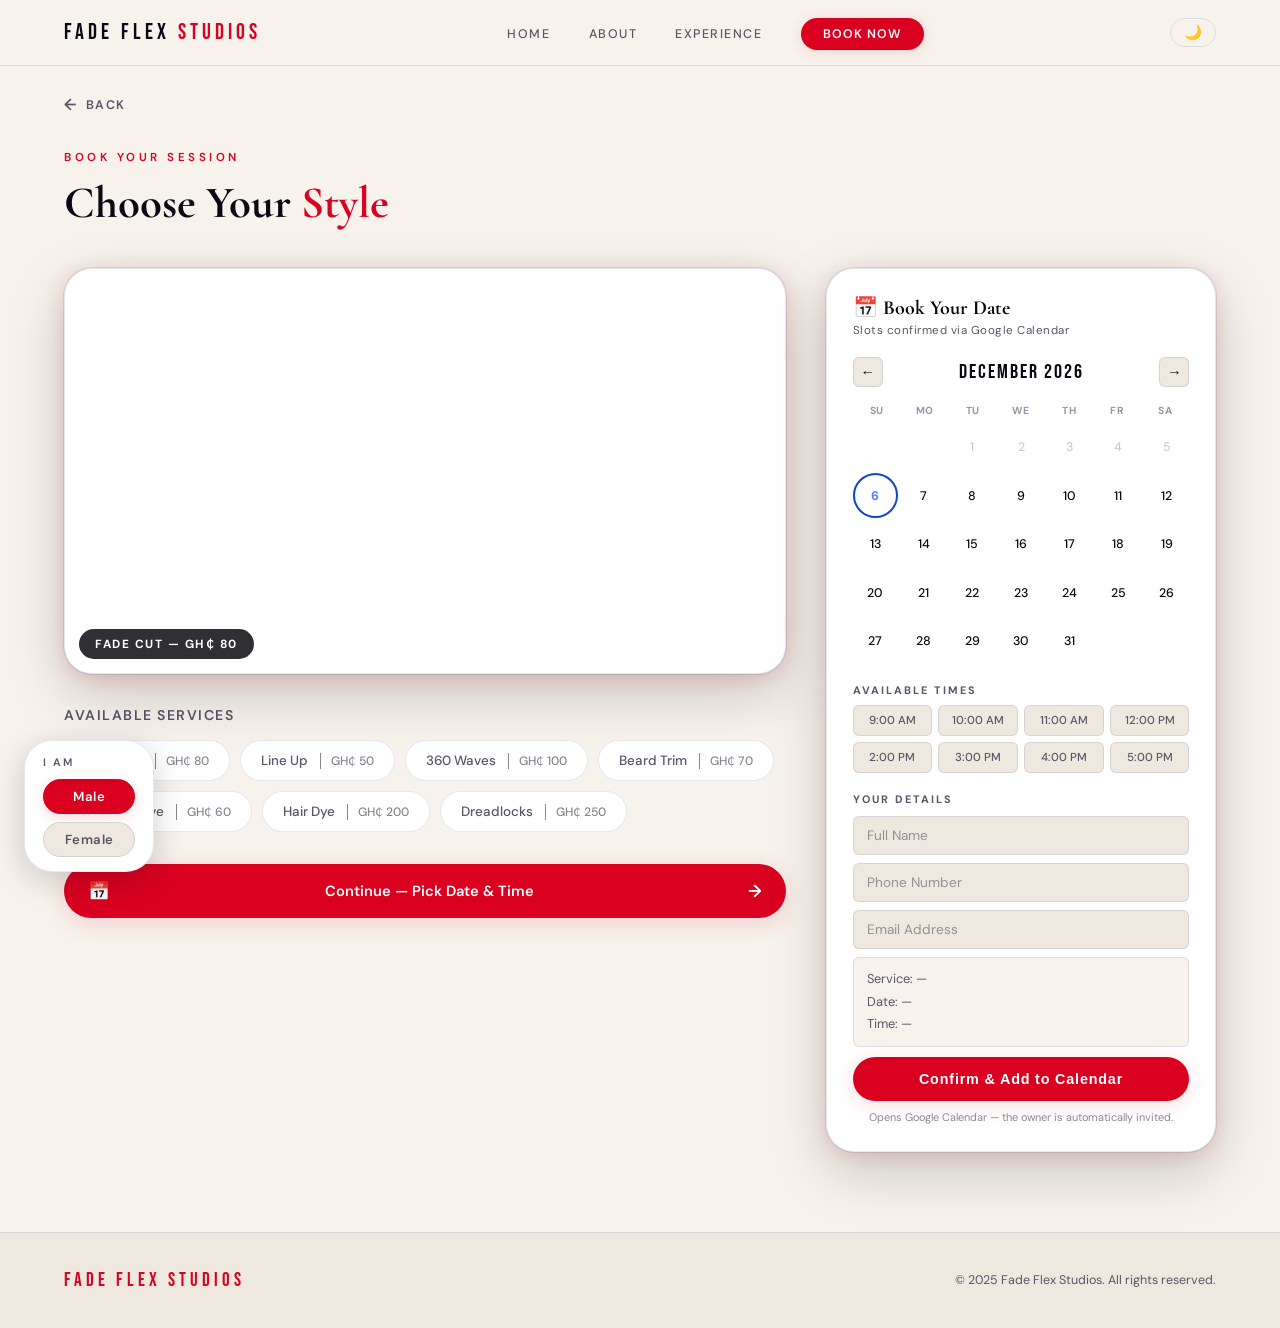
==== commit fd4bf9b4: "commit" ====
--- a/product.html
+++ b/product.html
@@ -86,7 +86,7 @@
     <div class="booking-header">
       <p class="section-tag">Book Your Session</p>
       <h1 class="booking-title">Choose Your <span>Style</span></h1>
-      <p class="booking-sub">Select a service — your image updates instantly.</p>
+
 
       <!-- Gender toggle inline (mobile only — same line as header) -->
       <div class="gender-toggle-mobile" id="genderToggleMobile">
@@ -128,7 +128,7 @@
         <div class="cal-mobile-trigger" id="calMobileTrigger" style="display:none;">
           <button class="cal-trigger-btn" onclick="openCalPopup()">
             <span class="cal-trigger-icon">&#128197;</span>
-            <span class="cal-trigger-text">Pick a Date &amp; Time</span>
+            <span class="cal-trigger-text">Continue — Pick Date &amp; Time</span>
             <span class="cal-trigger-arrow">&#8594;</span>
           </button>
         </div>
--- a/style.css
+++ b/style.css
@@ -656,14 +656,15 @@
   color: #fff;
   font-size: 0.68rem;
   font-weight: 700;
-  letter-spacing: 2px;
+  letter-spacing: 4px;
   text-transform: uppercase;
-  padding: 10px 16px;
+  padding: 16px 10px;
   border-radius: var(--radius-pill);
   box-shadow: 0 4px 20px var(--shadow-red);
   writing-mode: vertical-lr;
-  text-orientation: mixed;
-  transform: rotate(180deg);
+  text-orientation: upright;
+  word-spacing: 0.5em;
+  line-height: 1;
 }
 
 /* Years ring */
--- a/productstyle.css
+++ b/productstyle.css
@@ -317,10 +317,6 @@
 /* ============================================
    MOBILE CALENDAR TRIGGER
    ============================================ */
-.cal-mobile-trigger {
-  /* display toggled by JS */
-}
-
 .cal-trigger-btn {
   width: 100%;
   display: flex;
@@ -601,10 +597,62 @@
    RESPONSIVE — PHONE ≤ 600px
    ============================================ */
 @media (max-width: 600px) {
-  .booking-page { padding: 80px 4% 60px; }
-
-  /* Slightly taller image card */
-  .service-img-card { aspect-ratio: 4 / 3; }
+  .booking-page {
+    padding: 76px 0 80px;
+  }
+
+  /* Header — padded horizontally */
+  .booking-header {
+    padding: 0 5%;
+    margin-bottom: 1.4rem;
+  }
+
+  .booking-title {
+    font-size: clamp(1.7rem, 7vw, 2.2rem);
+    margin-bottom: 0.2rem;
+  }
+
+  /* Gender toggle — right under heading, horizontal pills */
+  .gender-toggle-mobile {
+    flex-direction: row;
+    align-items: center;
+    gap: 8px;
+    margin-top: 10px;
+    flex-wrap: nowrap;
+  }
+  .gender-label-inline {
+    font-size: 0.65rem;
+    letter-spacing: 1.8px;
+  }
+  .gender-toggle-mobile .gender-btn {
+    padding: 7px 18px;
+    font-size: 0.8rem;
+  }
+
+  /* Left column full width, no gap padding */
+  .booking-left {
+    gap: 0;
+  }
+
+  /* Service image card — fills width edge-to-edge, taller portrait */
+  .service-img-card {
+    aspect-ratio: 4 / 3;
+    border-radius: 0;
+    border-left: none;
+    border-right: none;
+    box-shadow: none;
+    margin-bottom: 0;
+  }
+
+  /* Services section — padded, compact */
+  .services-section {
+    padding: 16px 5% 0;
+  }
+
+  .services-title {
+    font-size: 0.72rem;
+    margin-bottom: 10px;
+  }
 
   /* Services: horizontal swipe track on phone */
   .service-track-wrapper {
@@ -612,39 +660,50 @@
     overflow-y: visible;
     -webkit-overflow-scrolling: touch;
     scrollbar-width: none;
-    padding-bottom: 8px;
-    /* Bleed to edge so last bubble fades nicely */
-    margin-right: -4%;
-    padding-right: 4%;
+    padding-bottom: 6px;
+    margin-right: -5%;
+    padding-right: 5%;
   }
   .service-track-wrapper::-webkit-scrollbar { display: none; }
 
   .service-bubbles {
     flex-wrap: nowrap;
     width: max-content;
+    gap: 8px;
+  }
+
+  .service-bubble {
+    padding: 9px 16px;
+    font-size: 0.8rem;
+    gap: 8px;
+  }
+  .service-price {
+    font-size: 0.72rem;
+    padding-left: 8px;
+  }
+
+  /* Mobile calendar trigger — full width, prominent */
+  .cal-mobile-trigger {
+    padding: 16px 5% 0;
+  }
+  .cal-trigger-btn {
+    width: 100%;
+    justify-content: space-between;
+    padding: 15px 20px;
+    border-radius: 14px;
+    font-size: 0.9rem;
   }
 
   /* Calendar popup: compact bottom sheet */
   .cal-popup {
-    padding: 1.2rem 1rem 2.5rem;
-    max-height: 82vh;
+    padding: 1rem 5% 3rem;
+    max-height: 88vh;
     border-radius: 22px 22px 0 0;
   }
 
-  .time-slots { grid-template-columns: repeat(4, 1fr); gap: 4px; }
-  .time-slot  { font-size: 0.66rem; padding: 6px 2px; }
+  .cal-title { font-size: 1.1rem; }
+  .time-slots { grid-template-columns: repeat(3, 1fr); gap: 6px; }
+  .time-slot  { font-size: 0.7rem; padding: 8px 4px; }
   .cal-day    { font-size: 0.72rem; }
   .cal-days-header span { font-size: 0.58rem; }
-
-  /* Gender pills: horizontal, no box around them */
-  .gender-toggle-mobile {
-    flex-direction: row;
-    align-items: center;
-    gap: 10px;
-    margin-top: 12px;
-  }
-  .gender-toggle-mobile .gender-btn {
-    padding: 8px 20px;
-    font-size: 0.8rem;
-  }
 }
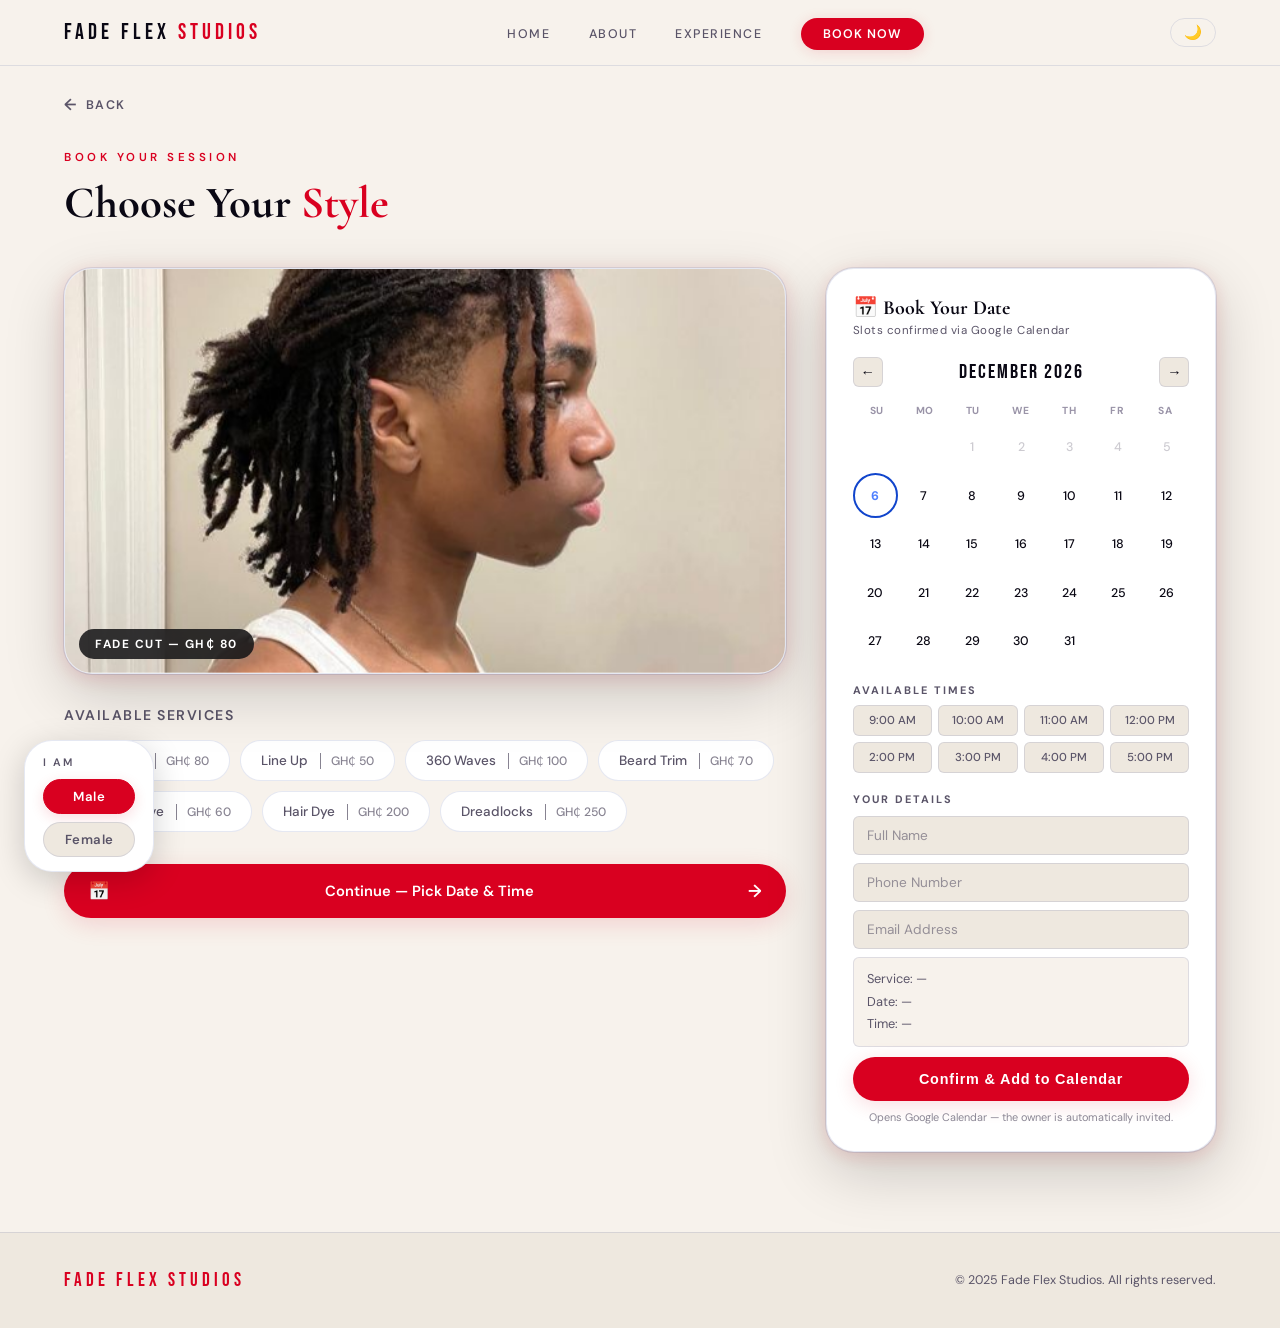
==== commit 2cd29ddd: "commit" ====
--- a/product.html
+++ b/product.html
@@ -116,7 +116,7 @@
         <!-- SERVICES -->
         <div class="services-section">
           <h3 class="services-title">Available Services</h3>
-          <!-- Horizontal swipe track on mobile, wrapping on desktop -->
+          <!-- Vertical swipe track on mobile, wrapping on desktop -->
           <div class="service-track-wrapper">
             <div class="service-bubbles" id="serviceBubbles">
               <!-- populated by product.js -->
--- a/style.css
+++ b/style.css
@@ -648,38 +648,22 @@
   line-height: 1.4;
 }
 
-/* Master barber badge */
-.about-badge {
-  position: absolute;
-  top: 24px; right: -20px;
-  background: var(--red-bright);
-  color: #fff;
-  font-size: 0.68rem;
-  font-weight: 700;
-  letter-spacing: 4px;
-  text-transform: uppercase;
-  padding: 16px 10px;
-  border-radius: var(--radius-pill);
-  box-shadow: 0 4px 20px var(--shadow-red);
-  writing-mode: vertical-lr;
-  text-orientation: upright;
-  word-spacing: 0.5em;
-  line-height: 1;
-}
-
-/* Years ring */
+/* Master barber badge — removed */
+
+/* Years ring — inside img-wrap, bottom-right corner */
 .about-years-ring {
   position: absolute;
-  bottom: -24px; right: 20px;
-  width: 72px; height: 72px;
+  bottom: 18px; right: 18px;
+  width: 68px; height: 68px;
   border-radius: 50%;
   background: var(--bg-primary);
-  border: 2px solid var(--red-bright);
+  border: 2.5px solid var(--red-bright);
   display: flex;
   flex-direction: column;
   align-items: center;
   justify-content: center;
   box-shadow: 0 4px 20px var(--shadow-red);
+  z-index: 4;
 }
 .about-years-ring span {
   font-family: 'Cormorant Garamond', serif;
--- a/productstyle.css
+++ b/productstyle.css
@@ -7,7 +7,7 @@
    BACK BUTTON
    ============================================ */
 .back-btn {
-  display: inline-flex;
+  display: inline-flex; 
   align-items: center;
   gap: 8px;
   color: var(--text-muted);
@@ -233,7 +233,7 @@
 .service-img-label {
   position: absolute;
   bottom: 14px; left: 14px;
-  background: rgba(8, 8, 14, 0.84);
+  background: rgba(16, 16, 18, 0.84);
   color: #fff;
   font-size: 0.74rem;
   font-weight: 700;
@@ -584,126 +584,331 @@
    RESPONSIVE — TABLET ≤ 960px
    ============================================ */
 @media (max-width: 960px) {
-  /* Stack to single column */
   .booking-columns { grid-template-columns: 1fr; }
-  /* Hide sticky desktop calendar */
   #calDesktopCol { display: none; }
-  /* Show gender bubble as inline (hide fixed bubble) */
   .gender-bubble-wrapper { display: none; }
   .gender-toggle-mobile  { display: flex; }
 }
 
 /* ============================================
-   RESPONSIVE — PHONE ≤ 600px
+   RESPONSIVE — PHONE ≤ 480px
+   Full professional mobile layout
    ============================================ */
-@media (max-width: 600px) {
+@media (max-width: 480px) {
+
+  /* ── Reset page shell — fill screen, no outer padding ── */
   .booking-page {
-    padding: 76px 0 80px;
-  }
-
-  /* Header — padded horizontally */
+    width: 100%;
+    max-width: 100%;
+    padding: 66px 0 120px;
+    overflow-x: hidden;
+  }
+
+  /* ── Back button — simple inline, natural flow ── */
+  .back-btn {
+    display: inline-flex;
+    margin: 0;
+    padding: 16px 20px 0;
+    font-size: 0.75rem;
+    font-weight: 700;
+    letter-spacing: 2px;
+    text-transform: uppercase;
+    position: static;
+    background: none;
+    border-bottom: none;
+    width: auto;
+    z-index: auto;
+  }
+
+  /* ── Header — flows naturally after back button ── */
   .booking-header {
-    padding: 0 5%;
-    margin-bottom: 1.4rem;
+    padding: 10px 20px 22px;
+    margin-bottom: 0;
+    border-bottom: none;
+  }
+
+  .section-tag {
+    font-size: 0.68rem;
+    letter-spacing: 3.5px;
+    margin-bottom: 10px;
   }
 
   .booking-title {
-    font-size: clamp(1.7rem, 7vw, 2.2rem);
-    margin-bottom: 0.2rem;
-  }
-
-  /* Gender toggle — right under heading, horizontal pills */
+    font-size: clamp(1.8rem, 8vw, 2.2rem);
+    line-height: 1.1;
+    margin-bottom: 18px;
+  }
+
+  /* ── Gender toggle — clean inline row ── */
   .gender-toggle-mobile {
+    display: flex;
     flex-direction: row;
     align-items: center;
-    gap: 8px;
-    margin-top: 10px;
+    gap: 12px;
+    margin-top: 0;
     flex-wrap: nowrap;
   }
   .gender-label-inline {
-    font-size: 0.65rem;
-    letter-spacing: 1.8px;
+    font-size: 0.7rem;
+    letter-spacing: 2px;
+    color: var(--text-muted);
+    text-transform: uppercase;
+    font-weight: 600;
+    white-space: nowrap;
   }
   .gender-toggle-mobile .gender-btn {
-    padding: 7px 18px;
-    font-size: 0.8rem;
-  }
-
-  /* Left column full width, no gap padding */
-  .booking-left {
-    gap: 0;
-  }
-
-  /* Service image card — fills width edge-to-edge, taller portrait */
+    padding: 10px 26px;
+    font-size: 0.88rem;
+    border-radius: var(--radius-pill);
+  }
+
+  /* ── Left column — no gaps, each section self-contained ── */
+  .booking-left { gap: 0; }
+
+  /* ── Service image — edge-to-edge, cinematic ratio ── */
   .service-img-card {
-    aspect-ratio: 4 / 3;
+    width: 100%;
+    aspect-ratio: 16 / 10;
     border-radius: 0;
     border-left: none;
     border-right: none;
-    box-shadow: none;
-    margin-bottom: 0;
-  }
-
-  /* Services section — padded, compact */
+    border-top: none;
+    box-shadow: 0 6px 32px var(--shadow-dark);
+  }
+
+  /* ── Services section — padded, 2-column GRID (stacked, not swipe) ── */
   .services-section {
-    padding: 16px 5% 0;
+    padding: 24px 20px 0;
   }
 
   .services-title {
-    font-size: 0.72rem;
-    margin-bottom: 10px;
-  }
-
-  /* Services: horizontal swipe track on phone */
+    font-size: 0.68rem;
+    letter-spacing: 3px;
+    margin-bottom: 14px;
+    color: var(--text-muted);
+  }
+
+  /* Kill swipe — restore normal wrapping flow */
   .service-track-wrapper {
-    overflow-x: auto;
-    overflow-y: visible;
-    -webkit-overflow-scrolling: touch;
-    scrollbar-width: none;
-    padding-bottom: 6px;
-    margin-right: -5%;
-    padding-right: 5%;
-  }
-  .service-track-wrapper::-webkit-scrollbar { display: none; }
+    overflow: visible !important;
+    overflow-x: visible !important;
+    -webkit-overflow-scrolling: unset;
+    scrollbar-width: auto;
+    margin-right: 0;
+    padding-right: 0;
+    padding-bottom: 0;
+  }
 
   .service-bubbles {
-    flex-wrap: nowrap;
-    width: max-content;
-    gap: 8px;
+    display: grid !important;
+    grid-template-columns: 1fr 1fr;
+    gap: 10px;
+    width: 100% !important;
+    flex-wrap: unset;
   }
 
   .service-bubble {
-    padding: 9px 16px;
-    font-size: 0.8rem;
-    gap: 8px;
-  }
+    display: flex;
+    flex-direction: column;
+    align-items: flex-start;
+    justify-content: center;
+    padding: 16px 18px;
+    font-size: 0.86rem;
+    font-weight: 600;
+    border-radius: var(--radius-md);
+    gap: 6px;
+    white-space: normal;
+    min-height: 68px;
+    box-shadow:
+      0 2px 12px var(--shadow-dark),
+      0 1px 6px var(--shadow-red);
+    border-width: 1.5px;
+  }
+
+  .service-bubble.active {
+    box-shadow:
+      0 4px 20px var(--shadow-red),
+      0 2px 10px var(--shadow-dark);
+  }
+
+  .service-bubble span:first-child {
+    font-size: 0.86rem;
+    font-weight: 600;
+    color: inherit;
+  }
+
   .service-price {
-    font-size: 0.72rem;
-    padding-left: 8px;
-  }
-
-  /* Mobile calendar trigger — full width, prominent */
+    font-size: 0.74rem;
+    padding-left: 0;
+    margin-left: 0;
+    border-left: none;
+    border-top: 1px solid currentColor;
+    padding-top: 4px;
+    opacity: 0.7;
+    white-space: nowrap;
+    font-weight: 500;
+  }
+
+  /* ── Continue button — full width, bold CTA ── */
   .cal-mobile-trigger {
-    padding: 16px 5% 0;
-  }
+    padding: 20px 20px 0;
+  }
+
   .cal-trigger-btn {
     width: 100%;
+    display: flex;
+    align-items: center;
     justify-content: space-between;
-    padding: 15px 20px;
-    border-radius: 14px;
+    padding: 17px 24px;
+    border-radius: var(--radius-pill);
+    font-size: 0.95rem;
+    font-weight: 600;
+    background: var(--red-bright);
+    color: #fff;
+    border: none;
+    box-shadow: 0 6px 28px var(--shadow-red);
+    cursor: pointer;
+    transition: background 0.2s, transform 0.15s;
+    letter-spacing: 0.3px;
+  }
+  .cal-trigger-btn:active { transform: scale(0.97); background: var(--red-deep); }
+  .cal-trigger-icon { font-size: 1.2rem; }
+  .cal-trigger-arrow { font-size: 1.1rem; }
+
+  /* ── Calendar popup — full-height bottom sheet ── */
+  .cal-popup {
+    padding: 0 20px 48px;
+    max-height: 92vh;
+    border-radius: 28px 28px 0 0;
+    overflow-y: auto;
+    -webkit-overflow-scrolling: touch;
+  }
+
+  /* Drag handle */
+  .cal-popup::before {
+    width: 44px;
+    height: 5px;
+    background: var(--border-subtle);
+    border-radius: 3px;
+    margin: 16px auto 22px;
+  }
+
+  .cal-popup-close {
+    top: 16px;
+    right: 18px;
+    width: 34px;
+    height: 34px;
+    font-size: 0.85rem;
+  }
+
+  /* Calendar header */
+  .calendar-header-bar {
+    margin-bottom: 20px;
+    padding-top: 0;
+  }
+
+  .cal-title {
+    font-family: 'Cormorant Garamond', serif;
+    font-size: 1.6rem;
+    font-weight: 700;
+    line-height: 1.1;
+  }
+
+  .cal-sub {
+    font-size: 0.74rem;
+    color: var(--text-muted);
+    margin-top: 4px;
+  }
+
+  /* Month nav — spacious */
+  .cal-nav {
+    margin-bottom: 16px;
+    align-items: center;
+  }
+
+  .cal-month-label {
+    font-size: 1.2rem;
+    letter-spacing: 4px;
+  }
+
+  .cal-nav-btn {
+    width: 38px;
+    height: 38px;
+    border-radius: 10px;
+    font-size: 1rem;
+  }
+
+  /* Day header row */
+  .cal-days-header {
+    margin-bottom: 6px;
+  }
+  .cal-days-header span {
+    font-size: 0.65rem;
+    font-weight: 700;
+    letter-spacing: 0.3px;
+    padding: 5px 0;
+    text-align: center;
+    text-transform: uppercase;
+    color: var(--text-dim);
+  }
+
+  /* Day cells — generous tap targets */
+  .cal-grid {
+    gap: 5px;
+    margin-bottom: 24px;
+  }
+  .cal-day {
+    font-size: 0.85rem;
+    font-weight: 500;
+    min-height: 40px;
+    border-radius: 50%;
+  }
+
+  /* Time slots — 3 columns */
+  .time-slots-section { margin-bottom: 20px; }
+  .time-slots-title {
+    font-size: 0.66rem;
+    letter-spacing: 3px;
+    margin-bottom: 12px;
+    text-transform: uppercase;
+  }
+  .time-slots {
+    display: grid;
+    grid-template-columns: repeat(3, 1fr);
+    gap: 9px;
+  }
+  .time-slot {
+    font-size: 0.8rem;
+    font-weight: 500;
+    padding: 11px 4px;
+    border-radius: 10px;
+    text-align: center;
+  }
+
+  /* Booking form */
+  .booking-form-section { margin-top: 4px; }
+  .form-title { font-size: 0.66rem; letter-spacing: 3px; margin-bottom: 14px; }
+  .form-input {
+    padding: 14px 16px;
     font-size: 0.9rem;
-  }
-
-  /* Calendar popup: compact bottom sheet */
-  .cal-popup {
-    padding: 1rem 5% 3rem;
-    max-height: 88vh;
-    border-radius: 22px 22px 0 0;
-  }
-
-  .cal-title { font-size: 1.1rem; }
-  .time-slots { grid-template-columns: repeat(3, 1fr); gap: 6px; }
-  .time-slot  { font-size: 0.7rem; padding: 8px 4px; }
-  .cal-day    { font-size: 0.72rem; }
-  .cal-days-header span { font-size: 0.58rem; }
+    border-radius: 12px;
+  }
+  .booking-summary {
+    padding: 13px 16px;
+    font-size: 0.84rem;
+    line-height: 1.8;
+    border-radius: 12px;
+  }
+  .btn-book {
+    padding: 16px;
+    font-size: 1rem;
+    border-radius: var(--radius-pill);
+    margin-top: 6px;
+    letter-spacing: 0.5px;
+  }
+  .booking-note {
+    font-size: 0.72rem;
+    margin-top: 10px;
+    line-height: 1.6;
+  }
 }
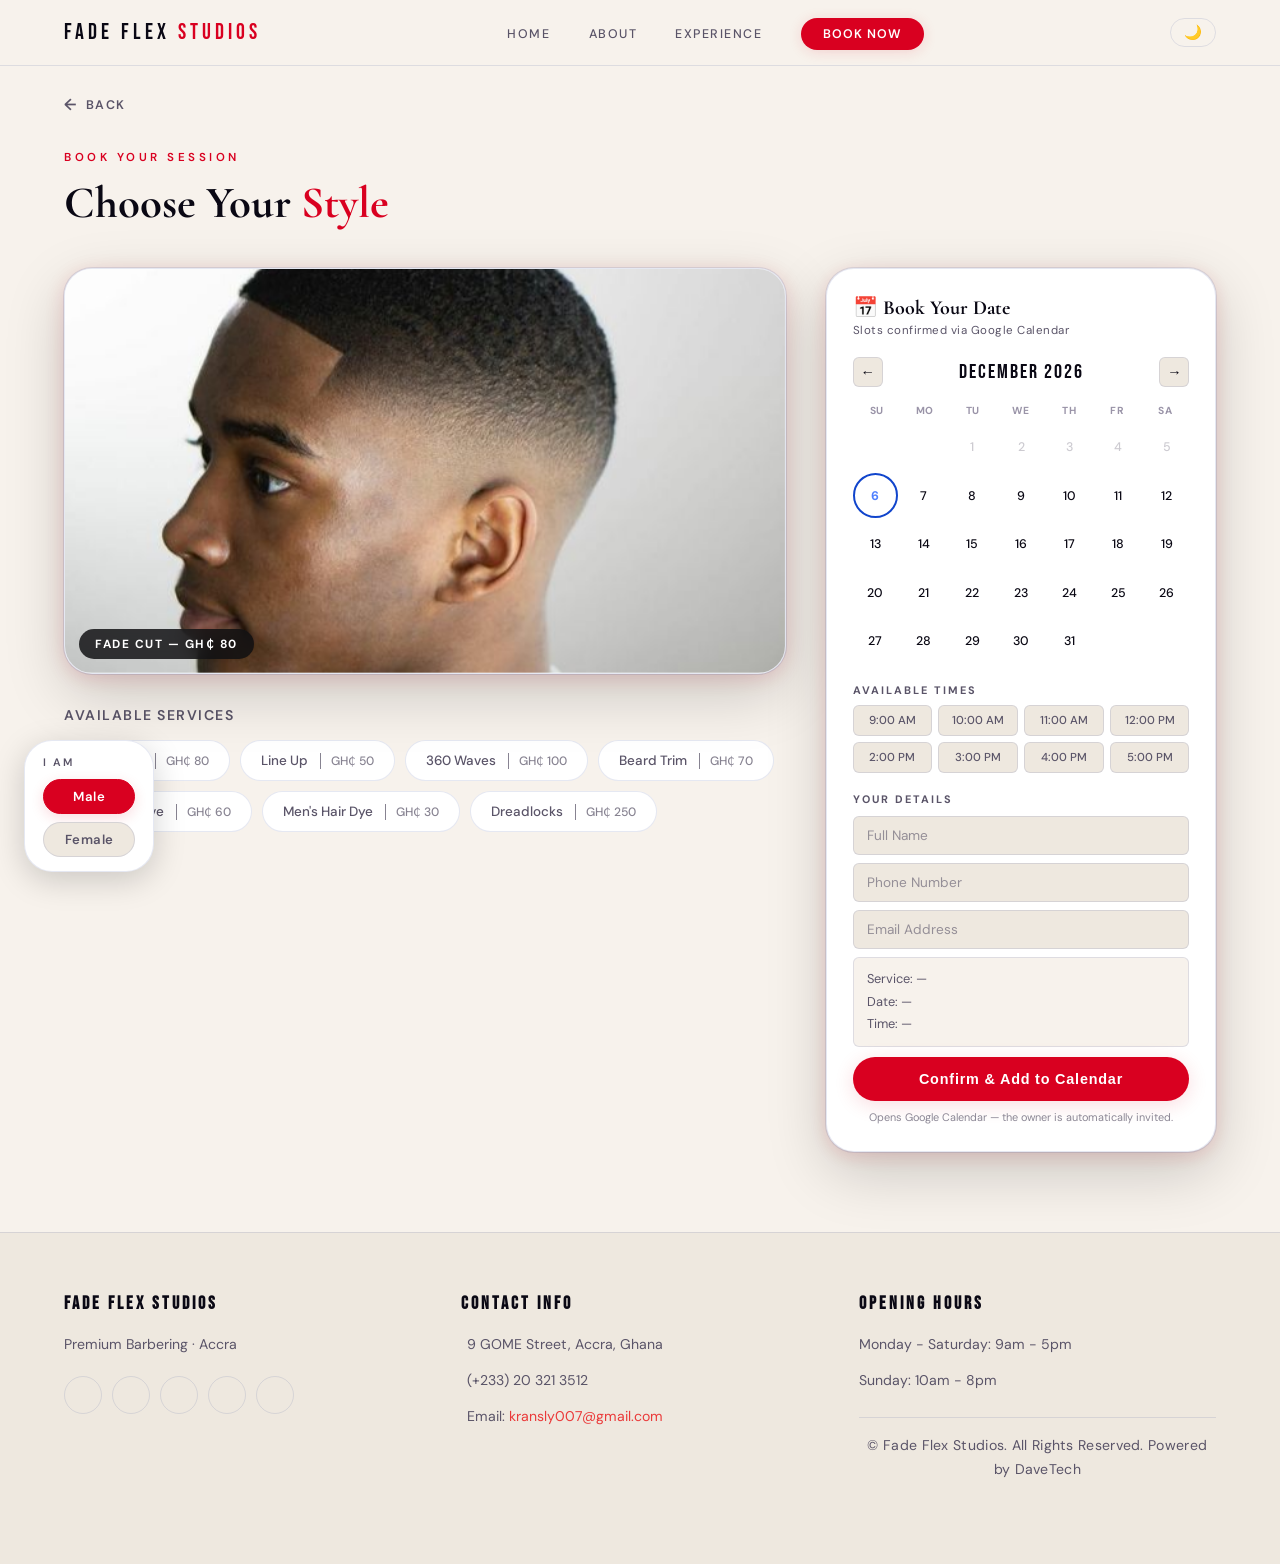
==== commit e719dccb: "commit" ====
--- a/product.html
+++ b/product.html
@@ -20,6 +20,7 @@
 
   <link rel="stylesheet" href="style.css"/>
   <link rel="stylesheet" href="productstyle.css"/>
+  <link rel="stylesheet" href="https://cdnjs.cloudflare.com/ajax/libs/font-awesome/7.0.1/css/all.min.css">
   <link rel="preconnect" href="https://fonts.googleapis.com">
   <link href="https://fonts.googleapis.com/css2?family=Cormorant+Garamond:ital,wght@0,400;0,600;0,700;1,400;1,600&family=DM+Sans:wght@300;400;500;600&family=Bebas+Neue&display=swap" rel="stylesheet">
 </head>
@@ -146,15 +147,47 @@
 
   </main>
 
-  <!-- FOOTER -->
-  <footer class="footer" id="footer">
-    <!-- PASTE YOUR FOOTER CODE HERE -->
-    <div class="footer-inner">
-      <p class="footer-brand">FADE FLEX STUDIOS</p>
-      <p class="footer-copy">&copy; 2025 Fade Flex Studios. All rights reserved.</p>
-    </div>
-  </footer>
+ <!-- Footer -->
+    <footer>
+        <div class="container">
+            <div class="footer-content">
+                <div class="footer-section">
+                    <h3>FADE FLEX STUDIOS</h3>
+                    <p>Premium Barbering · Accra</p>
+                    <div class="social-icons">
+                        <a href="https://www.facebook.com/61584391073602/"><i class="fa-brands fa-facebook"></i></a>
+                        <a href="https://www.instagram.com/juicebyevelyn/"><i class="fab fa-instagram"></i></a>
+                        <a href="https://x.com/juicebyevelyn"><i class="fa-solid fa-x"></i></a>
+                        <a href="https://www.tiktok.com/@juicebyevelyn"><i class="fab fa-tiktok"></i></a>
+                        <a href="https://www.linkedin.com/company/juice-by-evelyn/"><i class="fab fa-linkedin"></i></a>
+                    </div>
+                </div>
+               
+                <div class="footer-section">
+                <div class="location-content">
+                <div class="address">
+                    <h3>Contact Info</h3>
+                    <p><i class="fas fa-map-marker-alt"></i> 9 GOME Street, Accra, Ghana</p>
+                    <p><i class="fas fa-phone"></i> (+233) 20 321 3512</p>
+                    <p><i class="fas fa-envelope"></i> Email: <a style="color: rgb(234, 57, 57);" href="kransly007@gmail.com">kransly007@gmail.com</a></p>
+                  </div>
+                    </div>
+                </div>
+               
+                <div class="footer-section">
+                <div class="hours">
+                    <h3>Opening Hours</h3>
+                    <p>Monday - Saturday: 9am - 5pm</p>
+                    <p>Sunday: 10am - 8pm</p>
+             </div>
+         <hr class="footer-line" >
+            <div class="year">
+                <p class="copy">&copy; <span id="year"></span>  Fade Flex Studios. All Rights Reserved. Powered by DaveTech <a style="color: beige;" href="mailto:kransly007@outlook.com"></a></p>
+            </div>
+        </div>
+    </footer>
 
+  
   <script src="script.js"></script>
   <script src="product.js"></script>
 </body>
--- a/style.css
+++ b/style.css
@@ -373,7 +373,7 @@
   font-family: 'Bebas Neue', sans-serif;
   font-size: clamp(4.5rem, 10vw, 10rem);
   color: var(--red-bright);
-  letter-spacing: -1px;
+  letter-spacing: 4px;
   line-height: 0.88;
   margin: 0.05em 0;
   /* Outlined stroke effect */
@@ -408,11 +408,15 @@
 .hero-stats {
   display: flex;
   gap: 0;
+  align-items: stretch;
 }
 .stat {
   display: flex;
-  align-items: center;
-  gap: 1.5rem;
+  flex-direction: column;
+  align-items: flex-start;
+  gap: 4px;
+  padding-right: 2.8rem;
+  position: relative;
 }
 .stat-num {
   font-family: 'Cormorant Garamond', serif;
@@ -422,15 +426,22 @@
   line-height: 1;
   letter-spacing: -0.5px;
 }
+/* stat-div lives inside .stat in the HTML — hide it from flow,
+   and use a ::after on .stat instead for the vertical separator */
 .stat-div {
-  display: block;
+  display: none;
+}
+.stat:not(:last-child)::after {
+  content: '';
+  position: absolute;
+  right: 0;
+  top: 0;
+  bottom: 0;
   width: 1px;
-  height: 36px;
-  background: var(--border-subtle);
-  margin: 0 1.5rem;
-  flex-shrink: 0;
-}
-.stat:last-child .stat-div { display: none; }
+  background: var(--border-strong);
+  opacity: 0.6;
+}
+.stat:last-child { padding-right: 0; }
 .stat-label {
   font-size: 0.7rem;
   font-weight: 600;
@@ -438,6 +449,7 @@
   letter-spacing: 1.5px;
   text-transform: uppercase;
   line-height: 1.4;
+  padding-left: 0;
 }
 
 /* ---- Hero Right — image ---- */
@@ -889,8 +901,49 @@
   .hero { padding: 86px 4% 50px; gap: 2rem; }
   .hero-img-card { width: 88vw; height: 56vw; min-height: 240px; }
   .hero-img-accent-line { display: none; }
-  .hero-stats { gap: 0; flex-wrap: wrap; row-gap: 1rem; }
-  .stat-div { height: 28px; margin: 0 1rem; }
+
+  /* Mobile stats: horizontal layout preserved, text below numbers */
+  .hero-stats {
+    gap: 0;
+    flex-wrap: nowrap;
+    justify-content: center;
+    align-items: stretch;
+  }
+  .stat {
+    flex-direction: column;
+    align-items: center;
+    gap: 2px;
+    flex: 1;
+    min-width: 0;
+    padding-right: 0;
+    /* Use border-right for dividers on mobile — simpler than pseudo on flex children */
+  }
+  /* Re-enable the in-flow stat-div for mobile since stats are centered flex */
+  .stat-div {
+    display: block !important;
+    width: 1px;
+    height: 32px;
+    background: var(--border-strong);
+    opacity: 0.7;
+    flex-shrink: 0;
+    align-self: center;
+    /* position it as a spacer between stats */
+    margin: 0 10px;
+  }
+  /* Hide pseudo-element separators on mobile (use stat-div instead) */
+  .stat::after { display: none !important; }
+  /* Last stat: hide its stat-div */
+  .stat:last-child .stat-div { display: none !important; }
+  .stat:last-child { padding-right: 0; }
+  .stat-num {
+    font-size: 1.8rem;
+  }
+  .stat-label {
+    font-size: 0.58rem;
+    letter-spacing: 1px;
+    text-align: center;
+    white-space: nowrap;
+  }
 
   .about { padding: 60px 4% 70px; }
   .about-inner { gap: 3.5rem; }
@@ -923,4 +976,164 @@
     flex-shrink: 0;
     min-height: 200px;
   }
+}
+/* ============================================
+   FOOTER
+   ============================================ */
+footer {
+  background: var(--bg-secondary);
+  border-top: 1px solid var(--border-subtle);
+  color: var(--text-muted);
+  padding: 60px 5% 30px;
+  font-family: 'DM Sans', sans-serif;
+}
+
+.footer-content {
+  display: flex;
+  flex-wrap: wrap;
+  justify-content: space-between;
+  gap: 40px;
+  margin-bottom: 40px;
+  max-width: 1160px;
+  margin-left: auto;
+  margin-right: auto;
+}
+
+.footer-section {
+  flex: 1;
+  min-width: 220px;
+}
+
+.footer-section h3 {
+  font-family: 'Bebas Neue', sans-serif;
+  font-size: 1.1rem;
+  letter-spacing: 3px;
+  color: var(--text-primary);
+  margin-bottom: 1.2rem;
+}
+
+.footer-section p,
+.footer-section li {
+  font-size: 0.88rem;
+  line-height: 1.7;
+  margin-bottom: 0.75rem;
+  color: var(--text-muted);
+}
+
+.footer-section a {
+  color: var(--text-muted);
+  text-decoration: none;
+  transition: color 0.2s;
+}
+
+.footer-section a:hover {
+  color: var(--red-bright);
+}
+
+.footer-section ul {
+  list-style: none;
+  padding: 0;
+  margin: 0;
+}
+
+/* ---- Social icons ---- */
+.social-icons {
+  display: flex;
+  flex-wrap: wrap;
+  gap: 10px;
+  margin-top: 1.2rem;
+  justify-content: flex-start;
+}
+
+.social-icons a {
+  display: inline-flex;
+  align-items: center;
+  justify-content: center;
+  width: 38px;
+  height: 38px;
+  border-radius: 50%;
+  border: 1.5px solid var(--border-subtle);
+  color: var(--text-muted);
+  font-size: 0.9rem;
+  text-decoration: none;
+  transition: background 0.22s, border-color 0.22s, color 0.22s, transform 0.22s;
+}
+
+.social-icons a:hover {
+  background: var(--blue-bright);
+  border-color: var(--blue-bright);
+  color: #fff;
+  transform: translateY(-3px);
+  box-shadow: 0 6px 18px var(--shadow-blue);
+}
+
+/* ---- Contact icons ---- */
+.footer-section .fas,
+.footer-section .far,
+.footer-section .fab,
+.footer-section .fa-solid,
+.footer-section .fa-brands {
+  color: var(--red-bright);
+  width: 16px;
+  text-align: center;
+  margin-right: 6px;
+}
+
+/* ---- Divider + copyright ---- */
+.footer-line {
+  border: none;
+  border-top: 1px solid var(--border-subtle);
+  margin: 24px 0 16px;
+}
+
+.year {
+  text-align: center;
+}
+
+.copy {
+  font-size: 0.74rem;
+  color: var(--text-dim);
+  letter-spacing: 0.3px;
+}
+
+/* ============================================
+   RESPONSIVE — TABLET <= 768px
+   ============================================ */
+@media (max-width: 768px) {
+  .footer-content {
+    gap: 28px;
+  }
+  .footer-section {
+    min-width: 180px;
+  }
+}
+
+/* ============================================
+   RESPONSIVE — MOBILE <= 480px
+   ============================================ */
+@media (max-width: 480px) {
+  footer {
+    padding: 48px 5% 24px;
+    text-align: center;
+  }
+
+  .footer-content {
+    flex-direction: column;
+    gap: 32px;
+    margin-bottom: 28px;
+  }
+
+  .footer-section {
+    min-width: unset;
+    width: 100%;
+  }
+
+  .footer-section h3 {
+    font-size: 1rem;
+    margin-bottom: 1rem;
+  }
+
+  .social-icons {
+    justify-content: center;
+  }
 }
--- a/productstyle.css
+++ b/productstyle.css
@@ -149,6 +149,11 @@
 .booking-right {
   position: sticky;
   top: 82px;
+}
+
+/* Hide the "Continue — Pick Date & Time" button on desktop */
+.cal-mobile-trigger {
+  display: none !important;
 }
 
 /* ============================================
@@ -665,15 +670,17 @@
   /* ── Left column — no gaps, each section self-contained ── */
   .booking-left { gap: 0; }
 
-  /* ── Service image — edge-to-edge, cinematic ratio ── */
+  /* ── Service image — rounded, kept from screen edges, calendar-matching shadow ── */
   .service-img-card {
-    width: 100%;
+    width: calc(100% - 32px);
+    margin: 0 auto;
     aspect-ratio: 16 / 10;
-    border-radius: 0;
-    border-left: none;
-    border-right: none;
-    border-top: none;
-    box-shadow: 0 6px 32px var(--shadow-dark);
+    border-radius: var(--radius-lg);
+    border: 1.5px solid var(--border-subtle);
+    box-shadow:
+      0 0 0 1px var(--border-subtle),
+      0 20px 60px var(--shadow-dark),
+      0 4px 20px var(--shadow-red);
   }
 
   /* ── Services section — padded, 2-column GRID (stacked, not swipe) ── */
@@ -749,8 +756,9 @@
     font-weight: 500;
   }
 
-  /* ── Continue button — full width, bold CTA ── */
+  /* ── Continue button — full width, bold CTA — shown on mobile only ── */
   .cal-mobile-trigger {
+    display: block !important;
     padding: 20px 20px 0;
   }
 
@@ -911,4 +919,164 @@
     margin-top: 10px;
     line-height: 1.6;
   }
+}
+/* ============================================
+   FOOTER
+   ============================================ */
+footer {
+  background: var(--bg-secondary);
+  border-top: 1px solid var(--border-subtle);
+  color: var(--text-muted);
+  padding: 60px 5% 30px;
+  font-family: 'DM Sans', sans-serif;
+}
+
+.footer-content {
+  display: flex;
+  flex-wrap: wrap;
+  justify-content: space-between;
+  gap: 40px;
+  margin-bottom: 40px;
+  max-width: 1160px;
+  margin-left: auto;
+  margin-right: auto;
+}
+
+.footer-section {
+  flex: 1;
+  min-width: 220px;
+}
+
+.footer-section h3 {
+  font-family: 'Bebas Neue', sans-serif;
+  font-size: 1.1rem;
+  letter-spacing: 3px;
+  color: var(--text-primary);
+  margin-bottom: 1.2rem;
+}
+
+.footer-section p,
+.footer-section li {
+  font-size: 0.88rem;
+  line-height: 1.7;
+  margin-bottom: 0.75rem;
+  color: var(--text-muted);
+}
+
+.footer-section a {
+  color: var(--text-muted);
+  text-decoration: none;
+  transition: color 0.2s;
+}
+
+.footer-section a:hover {
+  color: var(--red-bright);
+}
+
+.footer-section ul {
+  list-style: none;
+  padding: 0;
+  margin: 0;
+}
+
+/* ---- Social icons ---- */
+.social-icons {
+  display: flex;
+  flex-wrap: wrap;
+  gap: 10px;
+  margin-top: 1.2rem;
+  justify-content: flex-start;
+}
+
+.social-icons a {
+  display: inline-flex;
+  align-items: center;
+  justify-content: center;
+  width: 38px;
+  height: 38px;
+  border-radius: 50%;
+  border: 1.5px solid var(--border-subtle);
+  color: var(--text-muted);
+  font-size: 0.9rem;
+  text-decoration: none;
+  transition: background 0.22s, border-color 0.22s, color 0.22s, transform 0.22s;
+}
+
+.social-icons a:hover {
+  background: var(--blue-bright);
+  border-color: var(--blue-bright);
+  color: #fff;
+  transform: translateY(-3px);
+  box-shadow: 0 6px 18px var(--shadow-blue);
+}
+
+/* ---- Contact icons ---- */
+.footer-section .fas,
+.footer-section .far,
+.footer-section .fab,
+.footer-section .fa-solid,
+.footer-section .fa-brands {
+  color: var(--red-bright);
+  width: 16px;
+  text-align: center;
+  margin-right: 6px;
+}
+
+/* ---- Divider + copyright ---- */
+.footer-line {
+  border: none;
+  border-top: 1px solid var(--border-subtle);
+  margin: 24px 0 16px;
+}
+
+.year {
+  text-align: center;
+}
+
+.copy {
+  font-size: 0.74rem;
+  color: var(--text-dim);
+  letter-spacing: 0.3px;
+}
+
+/* ============================================
+   RESPONSIVE — TABLET <= 768px
+   ============================================ */
+@media (max-width: 768px) {
+  .footer-content {
+    gap: 28px;
+  }
+  .footer-section {
+    min-width: 180px;
+  }
+}
+
+/* ============================================
+   RESPONSIVE — MOBILE <= 480px
+   ============================================ */
+@media (max-width: 480px) {
+  footer {
+    padding: 48px 5% 24px;
+    text-align: center;
+  }
+
+  .footer-content {
+    flex-direction: column;
+    gap: 32px;
+    margin-bottom: 28px;
+  }
+
+  .footer-section {
+    min-width: unset;
+    width: 100%;
+  }
+
+  .footer-section h3 {
+    font-size: 1rem;
+    margin-bottom: 1rem;
+  }
+
+  .social-icons {
+    justify-content: center;
+  }
 }
